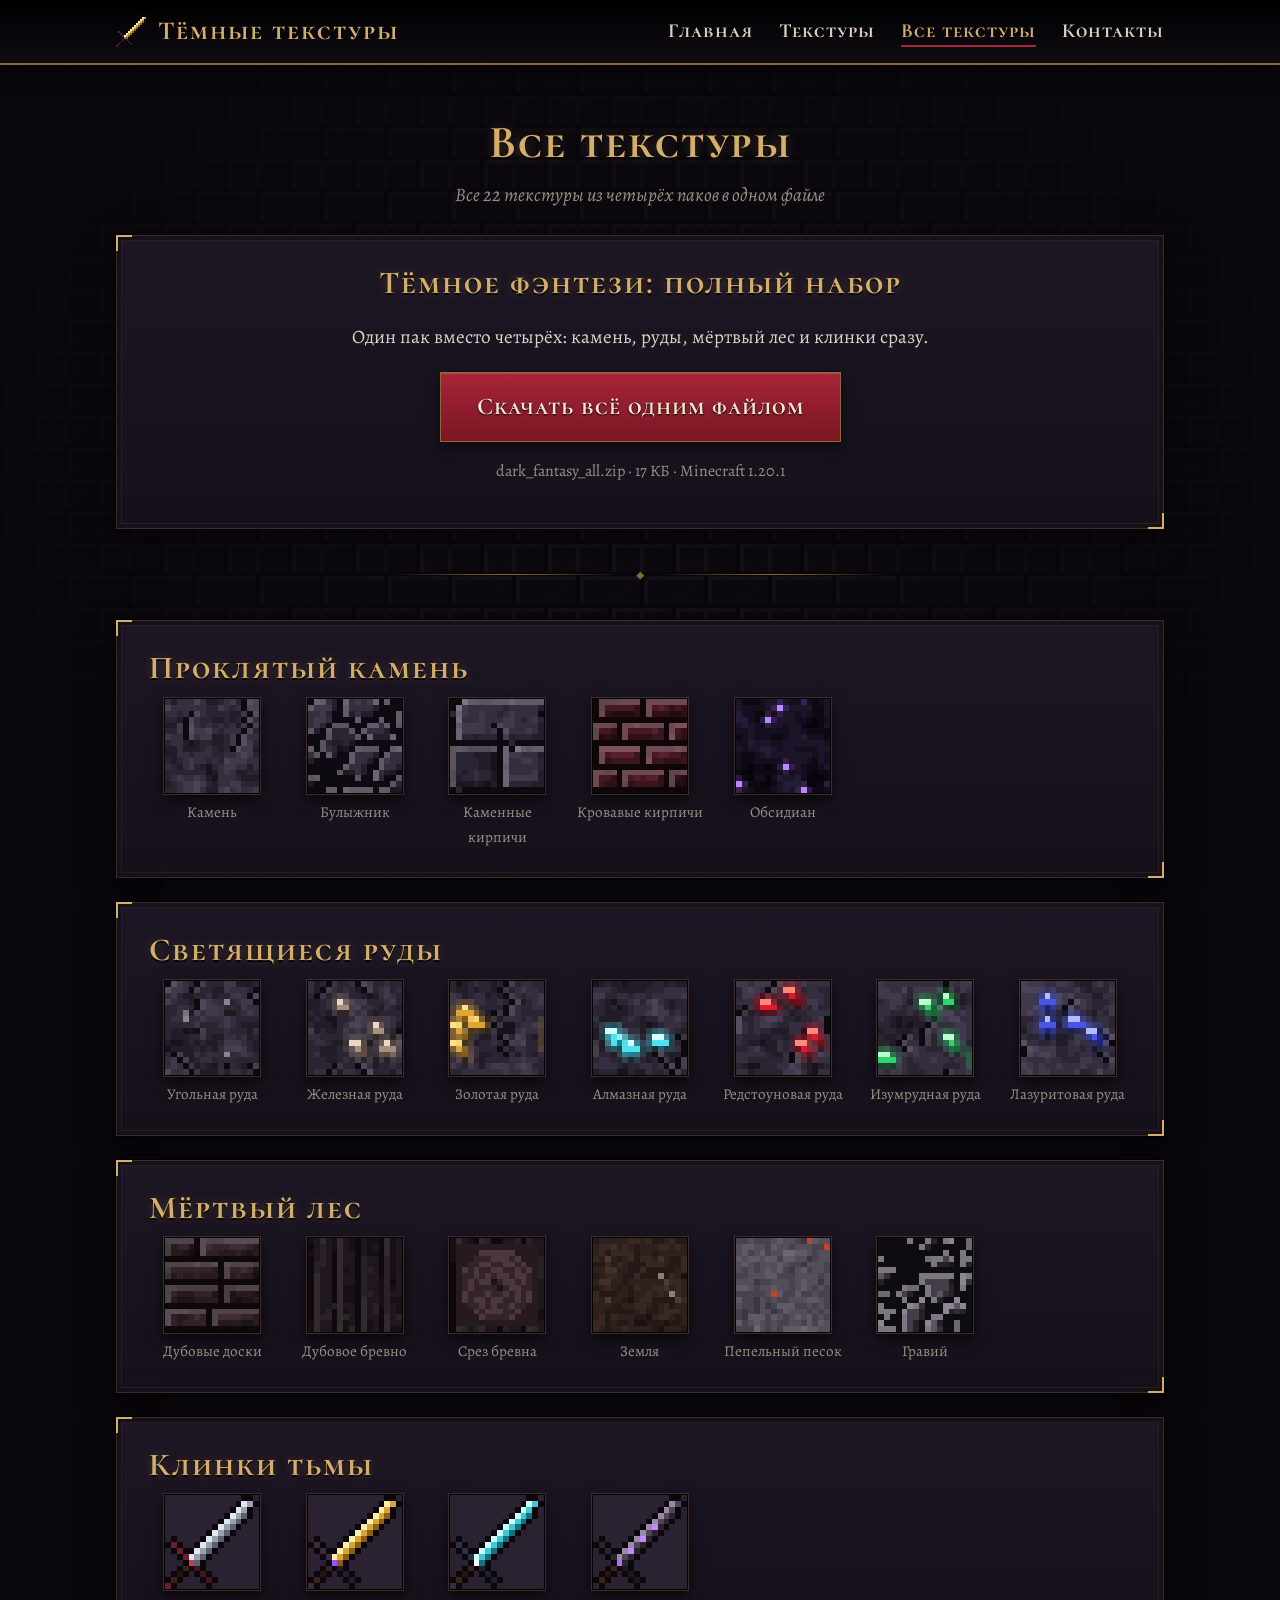
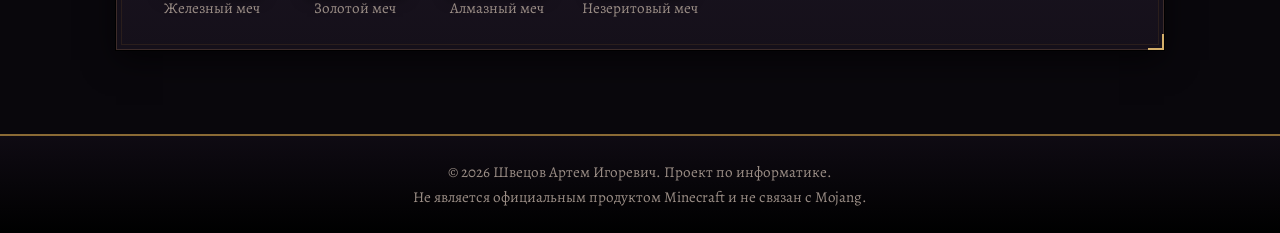
==== all.html @ d236cd9f "Новые текстуры с объёмом, страница «Все текстуры», оформление в стиле средневековья Co-Authored-By: " ====
<!DOCTYPE html>
<html lang="ru">
<head>
    <meta charset="UTF-8">
    <meta name="viewport" content="width=device-width, initial-scale=1.0">
    <title>Тёмные текстуры — все текстуры</title>
    <link rel="icon" href="images/icon.png">
    <link href="https://fonts.googleapis.com/css2?family=Alegreya:ital@0;1&family=Cormorant+SC:wght@700&display=swap" rel="stylesheet">
    <link rel="stylesheet" href="style.css">
</head>
<body>

<header>
    <div class="header-inner">
        <a class="logo" href="index.html"><img src="images/icon.png" alt="">Тёмные текстуры</a>
        <nav>
            <a href="index.html">Главная</a>
            <a href="textures.html">Текстуры</a>
            <a href="all.html" class="active">Все текстуры</a>
            <a href="contacts.html">Контакты</a>
        </nav>
    </div>
</header>

<main>
    <div class="page-title">
        <h1>Все текстуры</h1>
        <p>Все 22 текстуры из четырёх паков в одном файле</p>
    </div>

    <div class="box all-download">
        <h2>Тёмное фэнтези: полный набор</h2>
        <p>Один пак вместо четырёх: камень, руды, мёртвый лес и клинки сразу.</p>
        <a class="button big" href="packs/dark_fantasy_all.zip" download>Скачать всё одним файлом</a>
        <p class="size">dark_fantasy_all.zip · 17 КБ · Minecraft 1.20.1</p>
    </div>

    <div class="divider">◆</div>

    <div class="box">
        <h2>Проклятый камень</h2>
        <div class="tex-grid">
            <div class="tex"><img src="images/tex/stone.png" alt="Камень">Камень</div>
            <div class="tex"><img src="images/tex/cobblestone.png" alt="Булыжник">Булыжник</div>
            <div class="tex"><img src="images/tex/stone_bricks.png" alt="Каменные кирпичи">Каменные кирпичи</div>
            <div class="tex"><img src="images/tex/bricks.png" alt="Кровавые кирпичи">Кровавые кирпичи</div>
            <div class="tex"><img src="images/tex/obsidian.png" alt="Обсидиан">Обсидиан</div>
        </div>
    </div>

    <div class="box">
        <h2>Светящиеся руды</h2>
        <div class="tex-grid">
            <div class="tex"><img src="images/tex/coal_ore.png" alt="Угольная руда">Угольная руда</div>
            <div class="tex"><img src="images/tex/iron_ore.png" alt="Железная руда">Железная руда</div>
            <div class="tex"><img src="images/tex/gold_ore.png" alt="Золотая руда">Золотая руда</div>
            <div class="tex"><img src="images/tex/diamond_ore.png" alt="Алмазная руда">Алмазная руда</div>
            <div class="tex"><img src="images/tex/redstone_ore.png" alt="Редстоуновая руда">Редстоуновая руда</div>
            <div class="tex"><img src="images/tex/emerald_ore.png" alt="Изумрудная руда">Изумрудная руда</div>
            <div class="tex"><img src="images/tex/lapis_ore.png" alt="Лазуритовая руда">Лазуритовая руда</div>
        </div>
    </div>

    <div class="box">
        <h2>Мёртвый лес</h2>
        <div class="tex-grid">
            <div class="tex"><img src="images/tex/oak_planks.png" alt="Дубовые доски">Дубовые доски</div>
            <div class="tex"><img src="images/tex/oak_log.png" alt="Дубовое бревно">Дубовое бревно</div>
            <div class="tex"><img src="images/tex/oak_log_top.png" alt="Срез бревна">Срез бревна</div>
            <div class="tex"><img src="images/tex/dirt.png" alt="Земля">Земля</div>
            <div class="tex"><img src="images/tex/sand.png" alt="Пепельный песок">Пепельный песок</div>
            <div class="tex"><img src="images/tex/gravel.png" alt="Гравий">Гравий</div>
        </div>
    </div>

    <div class="box">
        <h2>Клинки тьмы</h2>
        <div class="tex-grid">
            <div class="tex"><img class="item" src="images/tex/iron_sword.png" alt="Железный меч">Железный меч</div>
            <div class="tex"><img class="item" src="images/tex/golden_sword.png" alt="Золотой меч">Золотой меч</div>
            <div class="tex"><img class="item" src="images/tex/diamond_sword.png" alt="Алмазный меч">Алмазный меч</div>
            <div class="tex"><img class="item" src="images/tex/netherite_sword.png" alt="Незеритовый меч">Незеритовый меч</div>
        </div>
    </div>
</main>

<footer>
    © 2026 Швецов Артем Игоревич. Проект по информатике.<br>
    Не является официальным продуктом Minecraft и не связан с Mojang.
</footer>

</body>
</html>
---- style.css ----
/* Общий файл стилей для всех страниц сайта.
   Стиль: Dark Fantasy / средневековье.
   Тёмный камень, золото, кровавый бордовый и огонь свечей. */

/* Цвета вынесены в переменные, чтобы их было легко поменять в одном месте */
:root {
    --bg: #09070c;           /* фон страницы */
    --panel: #15101a;        /* фон карточек и блоков */
    --panel-light: #1d1624;
    --border: #3d2c2a;       /* рамки (тёмная бронза) */
    --text: #ddd2c2;         /* основной текст (цвет старой бумаги) */
    --muted: #9b8e86;        /* второстепенный текст */
    --gold: #d4ae6a;         /* золото для заголовков */
    --gold-dark: #8a6a35;
    --blood: #7a1622;        /* бордовый для кнопок */
    --blood-light: #a8243a;
    --fire: #ff8a3c;         /* огонь */
}

* {
    box-sizing: border-box;
}

body {
    margin: 0;
    color: var(--text);
    font-family: "Alegreya", Georgia, serif;
    font-size: 19px;
    line-height: 1.65;
    background-color: var(--bg);
    /* Фон в два слоя: сверху затемнение по краям (виньетка),
       снизу каменная кладка из картинки, которую нарисовала наша программа */
    background-image:
        radial-gradient(ellipse at center, rgba(9, 7, 12, 0.55) 0%, rgba(9, 7, 12, 0.97) 75%),
        url("images/bg.png");
    background-size: auto, 128px;
    background-attachment: fixed;
    image-rendering: pixelated;
}

h1, h2, h3 {
    font-family: "Cormorant SC", Georgia, serif;
    font-weight: 700;
    color: var(--gold);
    letter-spacing: 2px;
    line-height: 1.2;
    /* лёгкое свечение, как от свечи */
    text-shadow: 0 0 12px rgba(212, 174, 106, 0.25), 0 2px 0 #000;
}

h1 {
    font-size: 46px;
    margin: 0 0 10px;
}

h2 {
    font-size: 32px;
    margin: 0 0 10px;
}

a {
    color: var(--gold);
}

a:hover {
    color: var(--fire);
}

/* ---------- шапка и меню ---------- */

header {
    background: linear-gradient(#000, #0f0b13);
    border-bottom: 2px solid var(--gold-dark);
    box-shadow: 0 4px 20px rgba(0, 0, 0, 0.8);
    position: sticky;
    top: 0;
    z-index: 10;
}

.header-inner {
    max-width: 1080px;
    margin: 0 auto;
    padding: 10px 16px;
    display: flex;
    flex-wrap: wrap;
    justify-content: space-between;
    align-items: center;
    gap: 10px;
}

.logo {
    display: flex;
    align-items: center;
    gap: 10px;
    font-family: "Cormorant SC", Georgia, serif;
    font-weight: 700;
    font-size: 26px;
    color: var(--gold);
    text-decoration: none;
    letter-spacing: 2px;
}

.logo img {
    width: 32px;
    height: 32px;
    image-rendering: pixelated;
}

nav a {
    font-family: "Cormorant SC", Georgia, serif;
    font-weight: 700;
    font-size: 20px;
    letter-spacing: 1px;
    color: var(--text);
    text-decoration: none;
    margin-left: 22px;
    padding-bottom: 2px;
    white-space: nowrap;  /* чтобы «Все текстуры» не разрывалось на две строки */
}

nav a:hover,
nav a.active {
    color: var(--gold);
    border-bottom: 2px solid var(--blood-light);
}

/* ---------- главный баннер ---------- */

.hero {
    position: relative;     /* чтобы угольки и текст располагались внутри баннера */
    overflow: hidden;
    height: 460px;
    background-image: url("images/banner.png");
    background-size: cover;
    background-position: center bottom;
    image-rendering: pixelated;
    border-bottom: 2px solid var(--gold-dark);
    display: flex;
    align-items: center;
    justify-content: center;
    text-align: center;
}

/* тёмное пятно за текстом, чтобы его было легко читать поверх картинки */
.hero::before {
    content: "";
    position: absolute;
    inset: 0;
    background: radial-gradient(ellipse at center, rgba(5, 3, 8, 0.75) 0%, rgba(5, 3, 8, 0.3) 45%, transparent 70%);
    z-index: 1;
}

/* затемнение снизу, чтобы баннер плавно переходил в страницу */
.hero::after {
    content: "";
    position: absolute;
    left: 0;
    right: 0;
    bottom: 0;
    height: 140px;
    background: linear-gradient(transparent, var(--bg));
}

.hero-text {
    position: relative;
    z-index: 2;
    padding: 0 16px;
    margin-top: -60px;
}

.hero h1 {
    font-size: 58px;
    line-height: 1.1;
}

.hero .subtitle {
    font-size: 21px;
    font-style: italic;
    color: var(--text);
    text-shadow: 0 2px 4px #000;
}

.author {
    display: inline-block;
    margin: 6px 0 22px;
    padding: 6px 18px;
    border-top: 1px solid var(--gold-dark);
    border-bottom: 1px solid var(--gold-dark);
    background-color: rgba(0, 0, 0, 0.45);
    color: var(--muted);
    font-style: italic;
}

.author b {
    color: var(--gold);
    font-style: normal;
}

/* Угольки, которые поднимаются вверх. Каждый - маленький квадратик span.
   У каждого своя позиция и задержка анимации (nth-child). */
.ember {
    position: absolute;
    bottom: -10px;
    width: 4px;
    height: 4px;
    background-color: var(--fire);
    box-shadow: 0 0 6px 2px rgba(255, 120, 40, 0.7);
    animation: rise 7s linear infinite;
    z-index: 1;
}

.ember:nth-child(1) { left: 8%;  animation-delay: 0s; }
.ember:nth-child(2) { left: 18%; animation-delay: 2.5s; animation-duration: 9s; }
.ember:nth-child(3) { left: 29%; animation-delay: 4s; }
.ember:nth-child(4) { left: 41%; animation-delay: 1s; animation-duration: 8s; }
.ember:nth-child(5) { left: 55%; animation-delay: 5s; }
.ember:nth-child(6) { left: 63%; animation-delay: 3s; animation-duration: 10s; }
.ember:nth-child(7) { left: 74%; animation-delay: 6s; }
.ember:nth-child(8) { left: 86%; animation-delay: 1.5s; animation-duration: 9s; }
.ember:nth-child(9) { left: 94%; animation-delay: 3.5s; }

@keyframes rise {
    0%   { transform: translate(0, 0);        opacity: 0; }
    10%  { opacity: 1; }
    50%  { transform: translate(20px, -230px); }
    100% { transform: translate(-10px, -480px); opacity: 0; }
}

/* ---------- основная часть ---------- */

main {
    max-width: 1080px;
    margin: 0 auto;
    padding: 30px 16px 60px;
}

.page-title {
    text-align: center;
    padding-top: 20px;
}

.page-title p {
    color: var(--muted);
    font-style: italic;
    margin-top: 0;
}

/* Разделитель с ромбом посередине: ——— ◆ ——— */
.divider {
    display: flex;
    align-items: center;
    gap: 14px;
    color: var(--gold-dark);
    margin: 30px auto;
    max-width: 500px;
}

.divider::before,
.divider::after {
    content: "";
    flex: 1;
    height: 1px;
    background: linear-gradient(to right, transparent, var(--gold-dark), transparent);
}

/* Блок с текстом: двойная рамка, как у старой книги */
.box {
    position: relative;
    background: linear-gradient(var(--panel-light), var(--panel));
    border: 1px solid var(--border);
    outline: 1px solid #000;
    box-shadow: inset 0 0 0 4px var(--panel), inset 0 0 0 5px #2a1e1c, 0 10px 30px rgba(0, 0, 0, 0.6);
    padding: 28px 32px;
    margin: 24px 0;
}

/* золотые уголки у блока */
.box::before,
.box::after {
    content: "";
    position: absolute;
    width: 14px;
    height: 14px;
    border-color: var(--gold);
    border-style: solid;
}

.box::before {
    top: -1px;
    left: -1px;
    border-width: 2px 0 0 2px;
}

.box::after {
    bottom: -1px;
    right: -1px;
    border-width: 0 2px 2px 0;
}

.box ol li {
    margin-bottom: 8px;
}

/* Буквица - большая первая буква абзаца, как в старинных книгах */
.drop-cap::first-letter {
    float: left;
    font-family: "Cormorant SC", Georgia, serif;
    font-size: 64px;
    line-height: 0.85;
    padding: 6px 8px 0 0;
    color: var(--blood-light);
    text-shadow: 0 0 10px rgba(168, 36, 58, 0.5);
}

.two-columns {
    display: grid;
    grid-template-columns: 1fr 1fr;
    gap: 24px;
}

.button {
    display: inline-block;
    font-family: "Cormorant SC", Georgia, serif;
    font-weight: 700;
    font-size: 20px;
    letter-spacing: 1px;
    color: #f4e6d0;
    text-decoration: none;
    padding: 10px 26px;
    background: linear-gradient(var(--blood-light), var(--blood));
    border: 1px solid var(--gold-dark);
    box-shadow: inset 0 1px 0 rgba(255, 255, 255, 0.15), 0 4px 12px rgba(0, 0, 0, 0.6);
    text-shadow: 0 1px 2px #000;
    transition: box-shadow 0.2s, transform 0.2s;
}

.button:hover {
    color: #fff;
    transform: translateY(-2px);
    box-shadow: inset 0 1px 0 rgba(255, 255, 255, 0.15), 0 0 18px rgba(255, 110, 50, 0.45);
}

.button.big {
    font-size: 24px;
    padding: 14px 36px;
}

/* ---------- каталог текстур ---------- */

.search {
    width: 100%;
    padding: 12px 16px;
    font-family: inherit;  /* поля ввода сами не берут шрифт страницы */
    font-size: 19px;
    background-color: #0d0a10;
    color: var(--text);
    border: 1px solid var(--border);
    outline: none;
}

.search:focus {
    border-color: var(--gold-dark);
    box-shadow: 0 0 10px rgba(212, 174, 106, 0.2);
}

.cards {
    display: grid;
    grid-template-columns: repeat(auto-fill, minmax(300px, 1fr));
    gap: 24px;
    margin-top: 24px;
}

.card {
    position: relative;
    background: linear-gradient(var(--panel-light), var(--panel));
    border: 1px solid var(--border);
    box-shadow: inset 0 0 0 4px var(--panel), inset 0 0 0 5px #2a1e1c, 0 10px 25px rgba(0, 0, 0, 0.6);
    padding: 24px;
    transition: transform 0.2s, box-shadow 0.2s;
}

.card:hover {
    transform: translateY(-4px);
    border-color: var(--gold-dark);
    box-shadow: inset 0 0 0 4px var(--panel), inset 0 0 0 5px #2a1e1c, 0 0 25px rgba(168, 36, 58, 0.35);
}

.card h3 {
    margin: 0 0 4px;
    font-size: 28px;
}

.card .preview {
    width: 100%;
    /* pixelated - чтобы маленькие текстуры не размывались при увеличении */
    image-rendering: pixelated;
    background-color: #241c2a;
    border: 1px solid #000;
    padding: 12px;
    margin: 10px 0;
}

.tags {
    color: var(--muted);
    font-size: 16px;
    font-style: italic;
    margin: 0;
}

.not-found {
    display: none;
    color: var(--muted);
    text-align: center;
    font-style: italic;
}

/* ---------- страница "Все текстуры" ---------- */

.all-download {
    text-align: center;
}

.all-download .size {
    color: var(--muted);
    font-size: 16px;
}

.tex-grid {
    display: grid;
    grid-template-columns: repeat(auto-fill, minmax(120px, 1fr));
    gap: 16px;
}

.tex {
    text-align: center;
    font-size: 15px;
    color: var(--muted);
}

.tex img {
    width: 96px;
    height: 96px;
    image-rendering: pixelated;
    display: block;
    margin: 0 auto 6px;
    border: 1px solid #000;
    box-shadow: 0 0 0 1px var(--border), 0 6px 14px rgba(0, 0, 0, 0.7);
    transition: transform 0.2s;
}

.tex img.item {
    background-color: #2a2230;  /* у мечей прозрачный фон, делаем подложку посветлее */
}

.tex:hover img {
    transform: scale(1.08);
}

.tex:hover {
    color: var(--gold);
}

/* ---------- контакты ---------- */

.contacts {
    max-width: 640px;
    margin: 0 auto;
    text-align: center;
}

.contacts dl {
    margin: 0;
}

.contacts dt {
    font-family: "Cormorant SC", Georgia, serif;
    font-weight: 700;
    color: var(--gold);
    font-size: 22px;
    margin-top: 18px;
}

.contacts dd {
    margin: 0;
    font-size: 21px;
}

/* ---------- подвал ---------- */

footer {
    background: linear-gradient(#0f0b13, #000);
    border-top: 2px solid var(--gold-dark);
    text-align: center;
    color: var(--muted);
    font-size: 15px;
    padding: 24px 16px;
}

/* ---------- для телефонов ---------- */

@media (max-width: 700px) {
    body {
        font-size: 17px;
    }

    .hero {
        height: 360px;
    }

    .hero h1 {
        font-size: 38px;
    }

    h1 {
        font-size: 36px;
    }

    nav a {
        margin-left: 0;
        margin-right: 16px;
    }

    .box {
        padding: 22px 20px;
    }

    .two-columns {
        grid-template-columns: 1fr;
    }
}
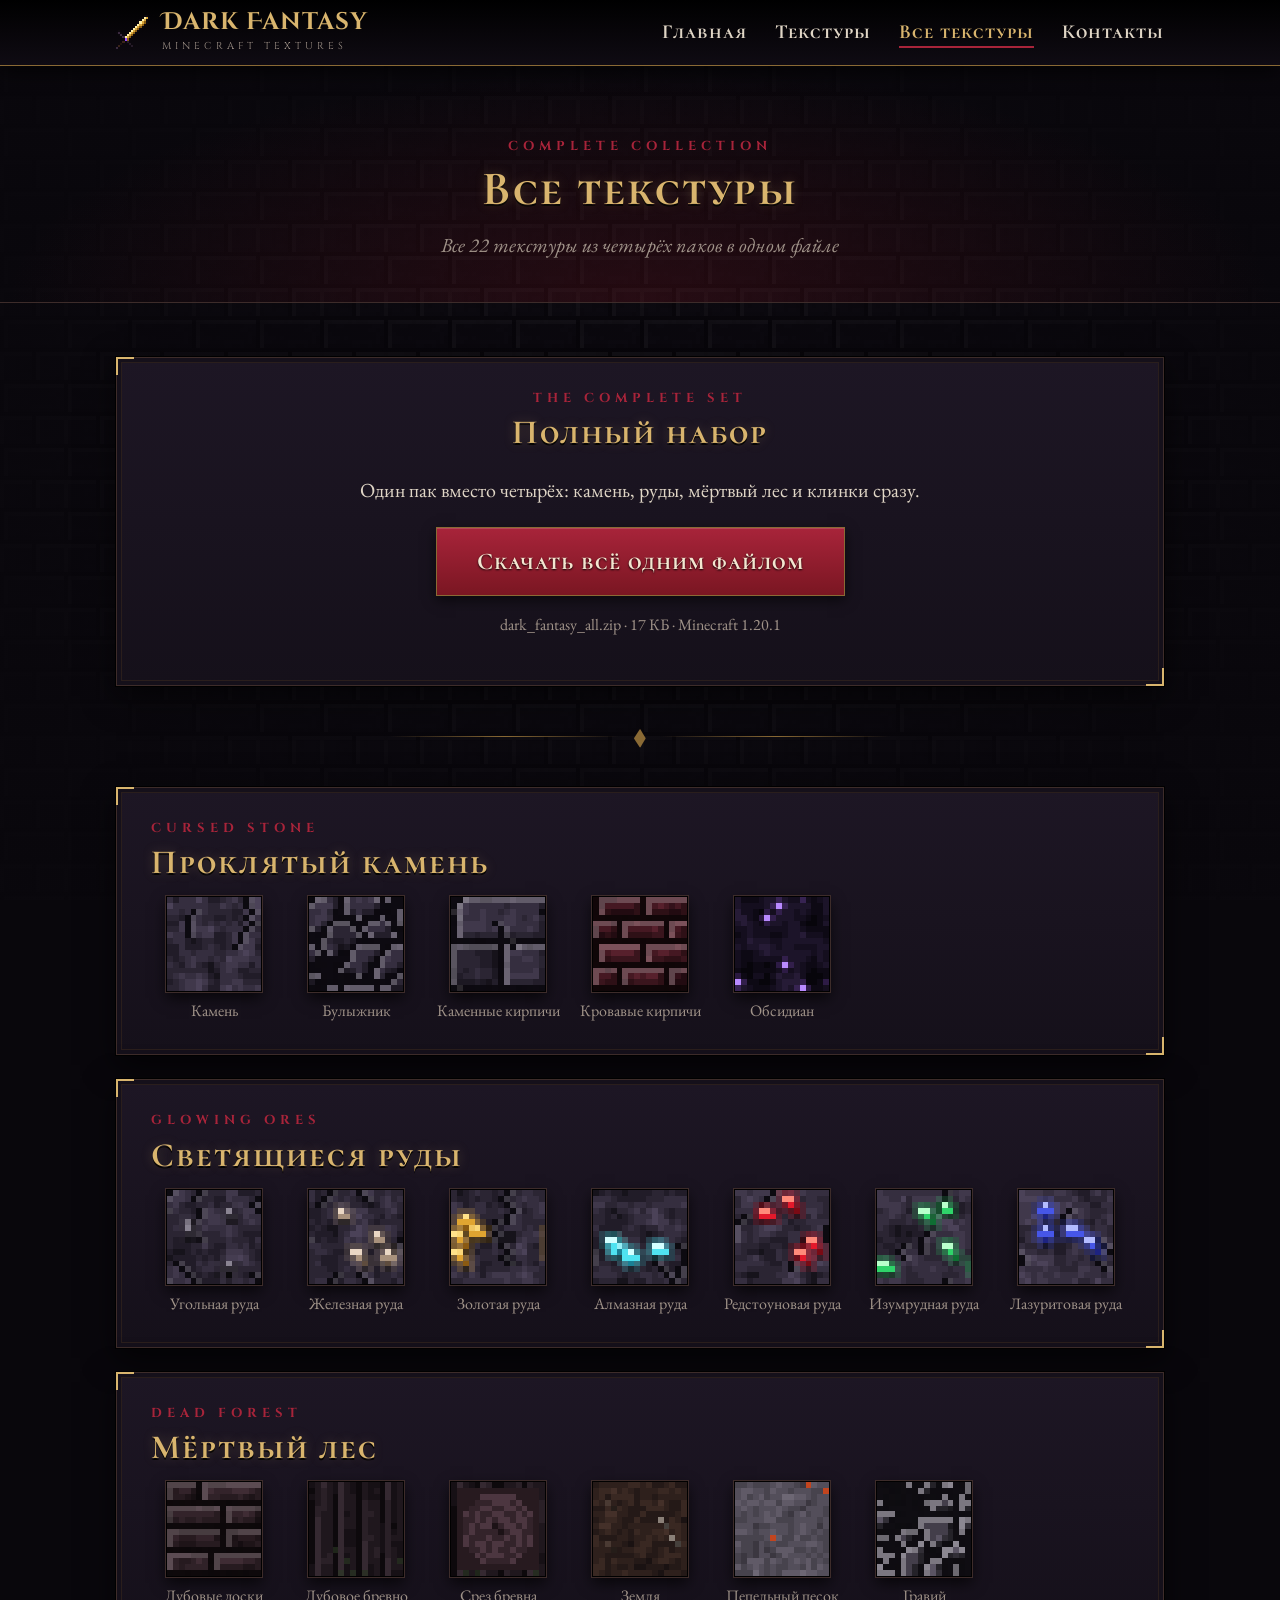
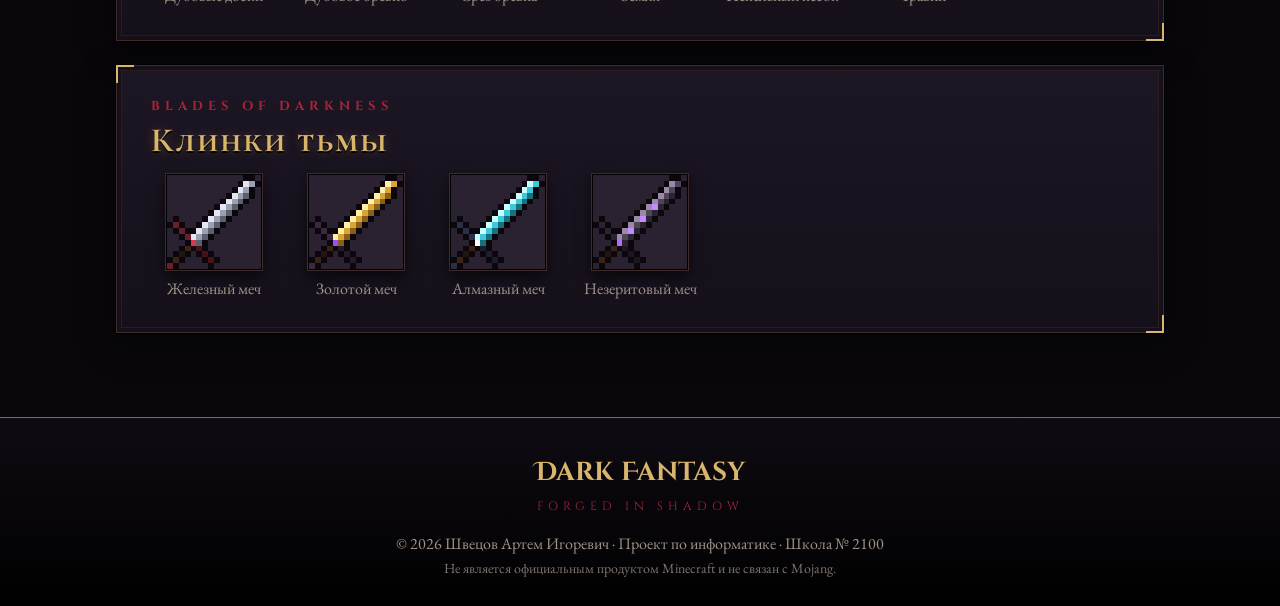
==== commit e2beef4a: "Английские надписи, новые шрифты, угольки на всех страницах и анимации появления Co-Authored-By: Cla" ====
--- a/all.html
+++ b/all.html
@@ -3,16 +3,22 @@
 <head>
     <meta charset="UTF-8">
     <meta name="viewport" content="width=device-width, initial-scale=1.0">
-    <title>Тёмные текстуры — все текстуры</title>
+    <title>Dark Fantasy — все текстуры</title>
     <link rel="icon" href="images/icon.png">
-    <link href="https://fonts.googleapis.com/css2?family=Alegreya:ital@0;1&family=Cormorant+SC:wght@700&display=swap" rel="stylesheet">
-    <link rel="stylesheet" href="style.css">
+    <link href="https://fonts.googleapis.com/css2?family=Cinzel+Decorative:wght@700&family=Cinzel:wght@700&family=Cormorant+SC:wght@700&family=EB+Garamond:ital@0;1&display=swap" rel="stylesheet">
+    <link rel="stylesheet" href="style.css?v=3">
 </head>
 <body>
 
 <header>
     <div class="header-inner">
-        <a class="logo" href="index.html"><img src="images/icon.png" alt="">Тёмные текстуры</a>
+        <a class="logo" href="index.html">
+            <img src="images/icon.png" alt="">
+            <span>
+                <span class="logo-name">Dark Fantasy</span>
+                <span class="logo-sub">Minecraft textures</span>
+            </span>
+        </a>
         <nav>
             <a href="index.html">Главная</a>
             <a href="textures.html">Текстуры</a>
@@ -22,14 +28,17 @@
     </div>
 </header>
 
+<div class="page-title">
+    <div class="embers"><span></span><span></span><span></span><span></span><span></span><span></span><span></span><span></span><span></span></div>
+    <span class="kicker">Complete Collection</span>
+    <h1>Все текстуры</h1>
+    <p>Все 22 текстуры из четырёх паков в одном файле</p>
+</div>
+
 <main>
-    <div class="page-title">
-        <h1>Все текстуры</h1>
-        <p>Все 22 текстуры из четырёх паков в одном файле</p>
-    </div>
-
     <div class="box all-download">
-        <h2>Тёмное фэнтези: полный набор</h2>
+        <span class="kicker">The Complete Set</span>
+        <h2>Полный набор</h2>
         <p>Один пак вместо четырёх: камень, руды, мёртвый лес и клинки сразу.</p>
         <a class="button big" href="packs/dark_fantasy_all.zip" download>Скачать всё одним файлом</a>
         <p class="size">dark_fantasy_all.zip · 17 КБ · Minecraft 1.20.1</p>
@@ -38,6 +47,7 @@
     <div class="divider">◆</div>
 
     <div class="box">
+        <span class="kicker">Cursed Stone</span>
         <h2>Проклятый камень</h2>
         <div class="tex-grid">
             <div class="tex"><img src="images/tex/stone.png" alt="Камень">Камень</div>
@@ -49,6 +59,7 @@
     </div>
 
     <div class="box">
+        <span class="kicker">Glowing Ores</span>
         <h2>Светящиеся руды</h2>
         <div class="tex-grid">
             <div class="tex"><img src="images/tex/coal_ore.png" alt="Угольная руда">Угольная руда</div>
@@ -62,6 +73,7 @@
     </div>
 
     <div class="box">
+        <span class="kicker">Dead Forest</span>
         <h2>Мёртвый лес</h2>
         <div class="tex-grid">
             <div class="tex"><img src="images/tex/oak_planks.png" alt="Дубовые доски">Дубовые доски</div>
@@ -74,6 +86,7 @@
     </div>
 
     <div class="box">
+        <span class="kicker">Blades of Darkness</span>
         <h2>Клинки тьмы</h2>
         <div class="tex-grid">
             <div class="tex"><img class="item" src="images/tex/iron_sword.png" alt="Железный меч">Железный меч</div>
@@ -85,8 +98,11 @@
 </main>
 
 <footer>
-    © 2026 Швецов Артем Игоревич. Проект по информатике.<br>
-    Не является официальным продуктом Minecraft и не связан с Mojang.
+    <div class="embers"><span></span><span></span><span></span><span></span><span></span><span></span><span></span><span></span><span></span></div>
+    <p class="footer-logo">Dark Fantasy</p>
+    <p class="footer-motto">Forged in shadow</p>
+    © 2026 Швецов Артем Игоревич · Проект по информатике · Школа № 2100
+    <small>Не является официальным продуктом Minecraft и не связан с Mojang.</small>
 </footer>
 
 </body>
--- a/style.css
+++ b/style.css
@@ -1,6 +1,12 @@
 /* Общий файл стилей для всех страниц сайта.
    Стиль: Dark Fantasy / средневековье.
-   Тёмный камень, золото, кровавый бордовый и огонь свечей. */
+   Тёмный камень, золото, кровавый бордовый и огонь свечей.
+
+   Шрифты (все с Google Fonts):
+   - Cinzel Decorative - для английского логотипа и большого заголовка
+   - Cinzel            - для маленьких английских подписей над заголовками
+   - Cormorant SC      - для русских заголовков (похож на Cinzel, но знает кириллицу)
+   - EB Garamond       - для обычного текста, как в старых книгах */
 
 /* Цвета вынесены в переменные, чтобы их было легко поменять в одном месте */
 :root {
@@ -8,13 +14,19 @@
     --panel: #15101a;        /* фон карточек и блоков */
     --panel-light: #1d1624;
     --border: #3d2c2a;       /* рамки (тёмная бронза) */
-    --text: #ddd2c2;         /* основной текст (цвет старой бумаги) */
-    --muted: #9b8e86;        /* второстепенный текст */
-    --gold: #d4ae6a;         /* золото для заголовков */
+    --text: #e0d6c6;         /* основной текст (цвет старой бумаги) */
+    --muted: #a09389;        /* второстепенный текст */
+    --gold: #d9b56e;         /* золото для заголовков */
+    --gold-light: #f3dca0;
     --gold-dark: #8a6a35;
     --blood: #7a1622;        /* бордовый для кнопок */
     --blood-light: #a8243a;
     --fire: #ff8a3c;         /* огонь */
+
+    --font-deco: "Cinzel Decorative", "Cinzel", Georgia, serif;
+    --font-latin: "Cinzel", Georgia, serif;
+    --font-title: "Cormorant SC", Georgia, serif;
+    --font-text: "EB Garamond", Georgia, serif;
 }
 
 * {
@@ -24,8 +36,8 @@
 body {
     margin: 0;
     color: var(--text);
-    font-family: "Alegreya", Georgia, serif;
-    font-size: 19px;
+    font-family: var(--font-text);
+    font-size: 20px;
     line-height: 1.65;
     background-color: var(--bg);
     /* Фон в два слоя: сверху затемнение по краям (виньетка),
@@ -39,38 +51,51 @@
 }
 
 h1, h2, h3 {
-    font-family: "Cormorant SC", Georgia, serif;
+    font-family: var(--font-title);
     font-weight: 700;
     color: var(--gold);
     letter-spacing: 2px;
     line-height: 1.2;
     /* лёгкое свечение, как от свечи */
-    text-shadow: 0 0 12px rgba(212, 174, 106, 0.25), 0 2px 0 #000;
+    text-shadow: 0 0 12px rgba(217, 181, 110, 0.25), 0 2px 0 #000;
 }
 
 h1 {
-    font-size: 46px;
+    font-size: 48px;
     margin: 0 0 10px;
 }
 
 h2 {
-    font-size: 32px;
-    margin: 0 0 10px;
+    font-size: 34px;
+    margin: 0 0 12px;
 }
 
 a {
     color: var(--gold);
+    transition: color 0.2s;
 }
 
 a:hover {
     color: var(--fire);
 }
 
+/* Маленькая английская надпись над заголовком, например "ABOUT THE PROJECT" */
+.kicker {
+    display: block;
+    font-family: var(--font-latin);
+    font-size: 13px;
+    font-weight: 700;
+    letter-spacing: 5px;
+    text-transform: uppercase;
+    color: var(--blood-light);
+    margin-bottom: 4px;
+}
+
 /* ---------- шапка и меню ---------- */
 
 header {
     background: linear-gradient(#000, #0f0b13);
-    border-bottom: 2px solid var(--gold-dark);
+    border-bottom: 1px solid var(--gold-dark);
     box-shadow: 0 4px 20px rgba(0, 0, 0, 0.8);
     position: sticky;
     top: 0;
@@ -91,37 +116,77 @@
 .logo {
     display: flex;
     align-items: center;
-    gap: 10px;
-    font-family: "Cormorant SC", Georgia, serif;
-    font-weight: 700;
-    font-size: 26px;
+    gap: 12px;
+    text-decoration: none;
+}
+
+.logo img {
+    width: 34px;
+    height: 34px;
+    image-rendering: pixelated;
+    transition: transform 0.4s;
+}
+
+/* при наведении меч слегка поворачивается и светится */
+.logo:hover img {
+    transform: rotate(-20deg) scale(1.1);
+    filter: drop-shadow(0 0 6px var(--fire));
+}
+
+.logo-name {
+    display: block;
+    font-family: var(--font-deco);
+    font-weight: 700;
+    font-size: 24px;
+    line-height: 1;
     color: var(--gold);
-    text-decoration: none;
-    letter-spacing: 2px;
-}
-
-.logo img {
-    width: 32px;
-    height: 32px;
-    image-rendering: pixelated;
+    letter-spacing: 1px;
+}
+
+.logo-sub {
+    display: block;
+    font-family: var(--font-latin);
+    font-size: 10px;
+    letter-spacing: 4px;
+    color: var(--muted);
+    text-transform: uppercase;
+    margin-top: 4px;
 }
 
 nav a {
-    font-family: "Cormorant SC", Georgia, serif;
+    position: relative;
+    font-family: var(--font-title);
     font-weight: 700;
     font-size: 20px;
     letter-spacing: 1px;
     color: var(--text);
     text-decoration: none;
-    margin-left: 22px;
-    padding-bottom: 2px;
+    margin-left: 24px;
+    padding-bottom: 4px;
     white-space: nowrap;  /* чтобы «Все текстуры» не разрывалось на две строки */
+}
+
+/* линия под пунктом меню вырастает из середины при наведении */
+nav a::after {
+    content: "";
+    position: absolute;
+    left: 50%;
+    right: 50%;
+    bottom: 0;
+    height: 2px;
+    background-color: var(--blood-light);
+    transition: left 0.25s, right 0.25s;
 }
 
 nav a:hover,
 nav a.active {
     color: var(--gold);
-    border-bottom: 2px solid var(--blood-light);
+}
+
+nav a:hover::after,
+nav a.active::after {
+    left: 0;
+    right: 0;
 }
 
 /* ---------- главный баннер ---------- */
@@ -129,12 +194,12 @@
 .hero {
     position: relative;     /* чтобы угольки и текст располагались внутри баннера */
     overflow: hidden;
-    height: 460px;
+    height: 520px;
     background-image: url("images/banner.png");
     background-size: cover;
     background-position: center bottom;
     image-rendering: pixelated;
-    border-bottom: 2px solid var(--gold-dark);
+    border-bottom: 1px solid var(--gold-dark);
     display: flex;
     align-items: center;
     justify-content: center;
@@ -146,7 +211,7 @@
     content: "";
     position: absolute;
     inset: 0;
-    background: radial-gradient(ellipse at center, rgba(5, 3, 8, 0.75) 0%, rgba(5, 3, 8, 0.3) 45%, transparent 70%);
+    background: radial-gradient(ellipse at center, rgba(5, 3, 8, 0.8) 0%, rgba(5, 3, 8, 0.35) 45%, transparent 70%);
     z-index: 1;
 }
 
@@ -165,28 +230,67 @@
     position: relative;
     z-index: 2;
     padding: 0 16px;
-    margin-top: -60px;
-}
-
+    margin-top: -40px;
+    animation: appear 1.2s ease-out both;
+}
+
+.hero .motto {
+    font-family: var(--font-latin);
+    font-size: 15px;
+    letter-spacing: 8px;
+    text-transform: uppercase;
+    color: var(--blood-light);
+    margin: 0;
+    text-shadow: 0 0 10px rgba(168, 36, 58, 0.6);
+}
+
+/* Большой заголовок "Dark Fantasy" с золотым переливом.
+   Текст закрашивается градиентом (background-clip: text),
+   а градиент медленно едет слева направо - получается блик. */
 .hero h1 {
-    font-size: 58px;
-    line-height: 1.1;
+    font-family: var(--font-deco);
+    font-size: 84px;
+    line-height: 1.05;
+    margin: 6px 0 4px;
+    letter-spacing: 3px;
+    background: linear-gradient(110deg, var(--gold-dark) 20%, var(--gold-light) 40%, var(--gold) 50%, var(--gold-dark) 70%);
+    background-size: 250% 100%;
+    -webkit-background-clip: text;
+    background-clip: text;
+    color: transparent;
+    text-shadow: none;
+    filter: drop-shadow(0 3px 0 #000) drop-shadow(0 0 18px rgba(217, 181, 110, 0.3));
+    animation: shine 6s linear infinite;
+}
+
+@keyframes shine {
+    from { background-position: 100% 0; }
+    to   { background-position: -150% 0; }
 }
 
 .hero .subtitle {
-    font-size: 21px;
+    font-family: var(--font-title);
+    font-size: 30px;
+    font-weight: 700;
+    letter-spacing: 2px;
+    color: var(--text);
+    margin: 0 0 6px;
+    text-shadow: 0 2px 4px #000;
+}
+
+.hero .version {
     font-style: italic;
-    color: var(--text);
-    text-shadow: 0 2px 4px #000;
+    color: var(--muted);
+    margin: 0;
 }
 
 .author {
     display: inline-block;
-    margin: 6px 0 22px;
-    padding: 6px 18px;
+    margin: 18px 0 26px;
+    padding: 6px 22px;
     border-top: 1px solid var(--gold-dark);
     border-bottom: 1px solid var(--gold-dark);
-    background-color: rgba(0, 0, 0, 0.45);
+    background-color: rgba(0, 0, 0, 0.5);
     color: var(--muted);
     font-style: italic;
 }
@@ -196,9 +300,25 @@
     font-style: normal;
 }
 
-/* Угольки, которые поднимаются вверх. Каждый - маленький квадратик span.
-   У каждого своя позиция и задержка анимации (nth-child). */
-.ember {
+/* Плавное появление снизу: используется для баннера, блоков и карточек */
+@keyframes appear {
+    from { opacity: 0; transform: translateY(24px); }
+    to   { opacity: 1; transform: translateY(0); }
+}
+
+/* ---------- угольки ----------
+   Блок .embers кладётся внутрь любого элемента с position: relative.
+   Внутри 9 квадратиков span, у каждого своё место и задержка (nth-child). */
+
+.embers {
+    position: absolute;
+    inset: 0;
+    overflow: hidden;
+    pointer-events: none;   /* чтобы угольки не мешали нажимать на ссылки */
+    z-index: 1;
+}
+
+.embers span {
     position: absolute;
     bottom: -10px;
     width: 4px;
@@ -206,18 +326,18 @@
     background-color: var(--fire);
     box-shadow: 0 0 6px 2px rgba(255, 120, 40, 0.7);
     animation: rise 7s linear infinite;
-    z-index: 1;
-}
-
-.ember:nth-child(1) { left: 8%;  animation-delay: 0s; }
-.ember:nth-child(2) { left: 18%; animation-delay: 2.5s; animation-duration: 9s; }
-.ember:nth-child(3) { left: 29%; animation-delay: 4s; }
-.ember:nth-child(4) { left: 41%; animation-delay: 1s; animation-duration: 8s; }
-.ember:nth-child(5) { left: 55%; animation-delay: 5s; }
-.ember:nth-child(6) { left: 63%; animation-delay: 3s; animation-duration: 10s; }
-.ember:nth-child(7) { left: 74%; animation-delay: 6s; }
-.ember:nth-child(8) { left: 86%; animation-delay: 1.5s; animation-duration: 9s; }
-.ember:nth-child(9) { left: 94%; animation-delay: 3.5s; }
+    opacity: 0;
+}
+
+.embers span:nth-child(1) { left: 8%;  animation-delay: 0s; }
+.embers span:nth-child(2) { left: 18%; animation-delay: 2.5s; animation-duration: 9s; }
+.embers span:nth-child(3) { left: 29%; animation-delay: 4s; width: 3px; height: 3px; }
+.embers span:nth-child(4) { left: 41%; animation-delay: 1s; animation-duration: 8s; }
+.embers span:nth-child(5) { left: 55%; animation-delay: 5s; width: 3px; height: 3px; }
+.embers span:nth-child(6) { left: 63%; animation-delay: 3s; animation-duration: 10s; }
+.embers span:nth-child(7) { left: 74%; animation-delay: 6s; }
+.embers span:nth-child(8) { left: 86%; animation-delay: 1.5s; animation-duration: 9s; width: 3px; height: 3px; }
+.embers span:nth-child(9) { left: 94%; animation-delay: 3.5s; }
 
 @keyframes rise {
     0%   { transform: translate(0, 0);        opacity: 0; }
@@ -234,15 +354,26 @@
     padding: 30px 16px 60px;
 }
 
+/* Заголовок внутренних страниц: с угольками, как на главной */
 .page-title {
+    position: relative;
+    overflow: hidden;
     text-align: center;
-    padding-top: 20px;
+    padding: 70px 16px 40px;
+    border-bottom: 1px solid var(--border);
+    background: radial-gradient(ellipse at bottom, rgba(122, 22, 34, 0.25), transparent 70%);
+}
+
+.page-title > *:not(.embers) {
+    position: relative;
+    z-index: 2;
+    animation: appear 0.9s ease-out both;
 }
 
 .page-title p {
     color: var(--muted);
     font-style: italic;
-    margin-top: 0;
+    margin: 0;
 }
 
 /* Разделитель с ромбом посередине: ——— ◆ ——— */
@@ -251,7 +382,7 @@
     align-items: center;
     gap: 14px;
     color: var(--gold-dark);
-    margin: 30px auto;
+    margin: 34px auto;
     max-width: 500px;
 }
 
@@ -261,6 +392,27 @@
     flex: 1;
     height: 1px;
     background: linear-gradient(to right, transparent, var(--gold-dark), transparent);
+}
+
+/* Цитата-эпиграф на главной */
+.epigraph {
+    max-width: 680px;
+    margin: 10px auto;
+    text-align: center;
+    font-style: italic;
+    font-size: 24px;
+    color: var(--text);
+}
+
+.epigraph cite {
+    display: block;
+    margin-top: 8px;
+    font-family: var(--font-latin);
+    font-style: normal;
+    font-size: 13px;
+    letter-spacing: 4px;
+    text-transform: uppercase;
+    color: var(--gold-dark);
 }
 
 /* Блок с текстом: двойная рамка, как у старой книги */
@@ -270,8 +422,9 @@
     border: 1px solid var(--border);
     outline: 1px solid #000;
     box-shadow: inset 0 0 0 4px var(--panel), inset 0 0 0 5px #2a1e1c, 0 10px 30px rgba(0, 0, 0, 0.6);
-    padding: 28px 32px;
+    padding: 30px 34px;
     margin: 24px 0;
+    animation: appear 0.9s ease-out both;
 }
 
 /* золотые уголки у блока */
@@ -279,8 +432,8 @@
 .box::after {
     content: "";
     position: absolute;
-    width: 14px;
-    height: 14px;
+    width: 16px;
+    height: 16px;
     border-color: var(--gold);
     border-style: solid;
 }
@@ -297,17 +450,18 @@
     border-width: 0 2px 2px 0;
 }
 
-.box ol li {
+.box ol li,
+.box ul li {
     margin-bottom: 8px;
 }
 
 /* Буквица - большая первая буква абзаца, как в старинных книгах */
 .drop-cap::first-letter {
     float: left;
-    font-family: "Cormorant SC", Georgia, serif;
-    font-size: 64px;
+    font-family: var(--font-title);
+    font-size: 70px;
     line-height: 0.85;
-    padding: 6px 8px 0 0;
+    padding: 6px 10px 0 0;
     color: var(--blood-light);
     text-shadow: 0 0 10px rgba(168, 36, 58, 0.5);
 }
@@ -318,15 +472,20 @@
     gap: 24px;
 }
 
+/* второй блок появляется чуть позже первого */
+.two-columns .box:nth-child(2) {
+    animation-delay: 0.15s;
+}
+
 .button {
     display: inline-block;
-    font-family: "Cormorant SC", Georgia, serif;
+    font-family: var(--font-title);
     font-weight: 700;
     font-size: 20px;
     letter-spacing: 1px;
     color: #f4e6d0;
     text-decoration: none;
-    padding: 10px 26px;
+    padding: 10px 28px;
     background: linear-gradient(var(--blood-light), var(--blood));
     border: 1px solid var(--gold-dark);
     box-shadow: inset 0 1px 0 rgba(255, 255, 255, 0.15), 0 4px 12px rgba(0, 0, 0, 0.6);
@@ -342,7 +501,14 @@
 
 .button.big {
     font-size: 24px;
-    padding: 14px 36px;
+    padding: 14px 40px;
+    /* большая кнопка медленно "дышит" огнём */
+    animation: glow 3s ease-in-out infinite;
+}
+
+@keyframes glow {
+    0%, 100% { box-shadow: inset 0 1px 0 rgba(255, 255, 255, 0.15), 0 0 8px rgba(255, 110, 50, 0.2); }
+    50%      { box-shadow: inset 0 1px 0 rgba(255, 255, 255, 0.15), 0 0 24px rgba(255, 110, 50, 0.55); }
 }
 
 /* ---------- каталог текстур ---------- */
@@ -351,7 +517,7 @@
     width: 100%;
     padding: 12px 16px;
     font-family: inherit;  /* поля ввода сами не берут шрифт страницы */
-    font-size: 19px;
+    font-size: 20px;
     background-color: #0d0a10;
     color: var(--text);
     border: 1px solid var(--border);
@@ -360,34 +526,46 @@
 
 .search:focus {
     border-color: var(--gold-dark);
-    box-shadow: 0 0 10px rgba(212, 174, 106, 0.2);
+    box-shadow: 0 0 10px rgba(217, 181, 110, 0.2);
 }
 
 .cards {
     display: grid;
-    grid-template-columns: repeat(auto-fill, minmax(300px, 1fr));
+    grid-template-columns: 1fr 1fr;   /* 4 карточки = 2 ряда по 2 */
     gap: 24px;
     margin-top: 24px;
 }
 
 .card {
     position: relative;
+    display: flex;               /* чтобы кнопка "Скачать" была внизу у всех карточек */
+    flex-direction: column;
     background: linear-gradient(var(--panel-light), var(--panel));
     border: 1px solid var(--border);
     box-shadow: inset 0 0 0 4px var(--panel), inset 0 0 0 5px #2a1e1c, 0 10px 25px rgba(0, 0, 0, 0.6);
-    padding: 24px;
-    transition: transform 0.2s, box-shadow 0.2s;
-}
+    padding: 26px;
+    transition: transform 0.25s, box-shadow 0.25s;
+    animation: appear 0.8s ease-out both;
+}
+
+/* карточки появляются по очереди */
+.card:nth-child(2) { animation-delay: 0.1s; }
+.card:nth-child(3) { animation-delay: 0.2s; }
+.card:nth-child(4) { animation-delay: 0.3s; }
 
 .card:hover {
-    transform: translateY(-4px);
+    transform: translateY(-5px);
     border-color: var(--gold-dark);
-    box-shadow: inset 0 0 0 4px var(--panel), inset 0 0 0 5px #2a1e1c, 0 0 25px rgba(168, 36, 58, 0.35);
+    box-shadow: inset 0 0 0 4px var(--panel), inset 0 0 0 5px #2a1e1c, 0 0 28px rgba(168, 36, 58, 0.4);
+}
+
+.card .kicker {
+    color: var(--gold-dark);
 }
 
 .card h3 {
-    margin: 0 0 4px;
-    font-size: 28px;
+    margin: 0 0 6px;
+    font-size: 30px;
 }
 
 .card .preview {
@@ -397,12 +575,17 @@
     background-color: #241c2a;
     border: 1px solid #000;
     padding: 12px;
-    margin: 10px 0;
+    margin: 12px 0;
+}
+
+.card .button {
+    margin-top: auto;            /* прижимает кнопку к низу карточки */
+    align-self: flex-start;
 }
 
 .tags {
     color: var(--muted);
-    font-size: 16px;
+    font-size: 17px;
     font-style: italic;
     margin: 0;
 }
@@ -433,7 +616,7 @@
 
 .tex {
     text-align: center;
-    font-size: 15px;
+    font-size: 16px;
     color: var(--muted);
 }
 
@@ -445,7 +628,7 @@
     margin: 0 auto 6px;
     border: 1px solid #000;
     box-shadow: 0 0 0 1px var(--border), 0 6px 14px rgba(0, 0, 0, 0.7);
-    transition: transform 0.2s;
+    transition: transform 0.2s, box-shadow 0.2s;
 }
 
 .tex img.item {
@@ -453,7 +636,8 @@
 }
 
 .tex:hover img {
-    transform: scale(1.08);
+    transform: scale(1.1) rotate(-2deg);
+    box-shadow: 0 0 0 1px var(--gold-dark), 0 0 18px rgba(255, 110, 50, 0.4);
 }
 
 .tex:hover {
@@ -473,42 +657,106 @@
 }
 
 .contacts dt {
-    font-family: "Cormorant SC", Georgia, serif;
-    font-weight: 700;
-    color: var(--gold);
-    font-size: 22px;
-    margin-top: 18px;
+    font-family: var(--font-latin);
+    font-size: 13px;
+    font-weight: 700;
+    letter-spacing: 5px;
+    text-transform: uppercase;
+    color: var(--blood-light);
+    margin-top: 22px;
+}
+
+.contacts dt:first-child {
+    margin-top: 0;
 }
 
 .contacts dd {
     margin: 0;
-    font-size: 21px;
+    font-family: var(--font-title);
+    font-weight: 700;
+    font-size: 26px;
+    color: var(--gold);
+}
+
+.contacts dd a {
+    text-decoration: none;
+    /* у Cormorant SC все буквы заглавные, а почту лучше писать как есть */
+    font-family: var(--font-text);
+    font-weight: 400;
 }
 
 /* ---------- подвал ---------- */
 
 footer {
+    position: relative;
+    overflow: hidden;
     background: linear-gradient(#0f0b13, #000);
-    border-top: 2px solid var(--gold-dark);
+    border-top: 1px solid var(--gold-dark);
     text-align: center;
     color: var(--muted);
-    font-size: 15px;
-    padding: 24px 16px;
+    font-size: 16px;
+    padding: 34px 16px 26px;
+}
+
+footer > *:not(.embers) {
+    position: relative;
+    z-index: 2;
+}
+
+.footer-logo {
+    font-family: var(--font-deco);
+    font-weight: 700;
+    font-size: 26px;
+    color: var(--gold);
+    margin: 0;
+}
+
+.footer-motto {
+    font-family: var(--font-latin);
+    font-size: 12px;
+    letter-spacing: 5px;
+    text-transform: uppercase;
+    color: var(--blood-light);
+    margin: 2px 0 14px;
+}
+
+footer small {
+    display: block;
+    font-size: 14px;
+    opacity: 0.8;
+}
+
+/* Если в настройках компьютера включено "уменьшить движение",
+   отключаем анимации - так делают на профессиональных сайтах */
+@media (prefers-reduced-motion: reduce) {
+    * {
+        animation: none !important;
+        transition: none !important;
+    }
 }
 
 /* ---------- для телефонов ---------- */
 
 @media (max-width: 700px) {
     body {
-        font-size: 17px;
+        font-size: 18px;
     }
 
     .hero {
-        height: 360px;
+        height: 440px;
     }
 
     .hero h1 {
-        font-size: 38px;
+        font-size: 48px;
+    }
+
+    .hero .subtitle {
+        font-size: 22px;
+    }
+
+    .hero .motto {
+        letter-spacing: 4px;
+        font-size: 12px;
     }
 
     h1 {
@@ -518,13 +766,15 @@
     nav a {
         margin-left: 0;
         margin-right: 16px;
+        font-size: 18px;
     }
 
     .box {
-        padding: 22px 20px;
-    }
-
-    .two-columns {
+        padding: 24px 20px;
+    }
+
+    .two-columns,
+    .cards {
         grid-template-columns: 1fr;
     }
 }
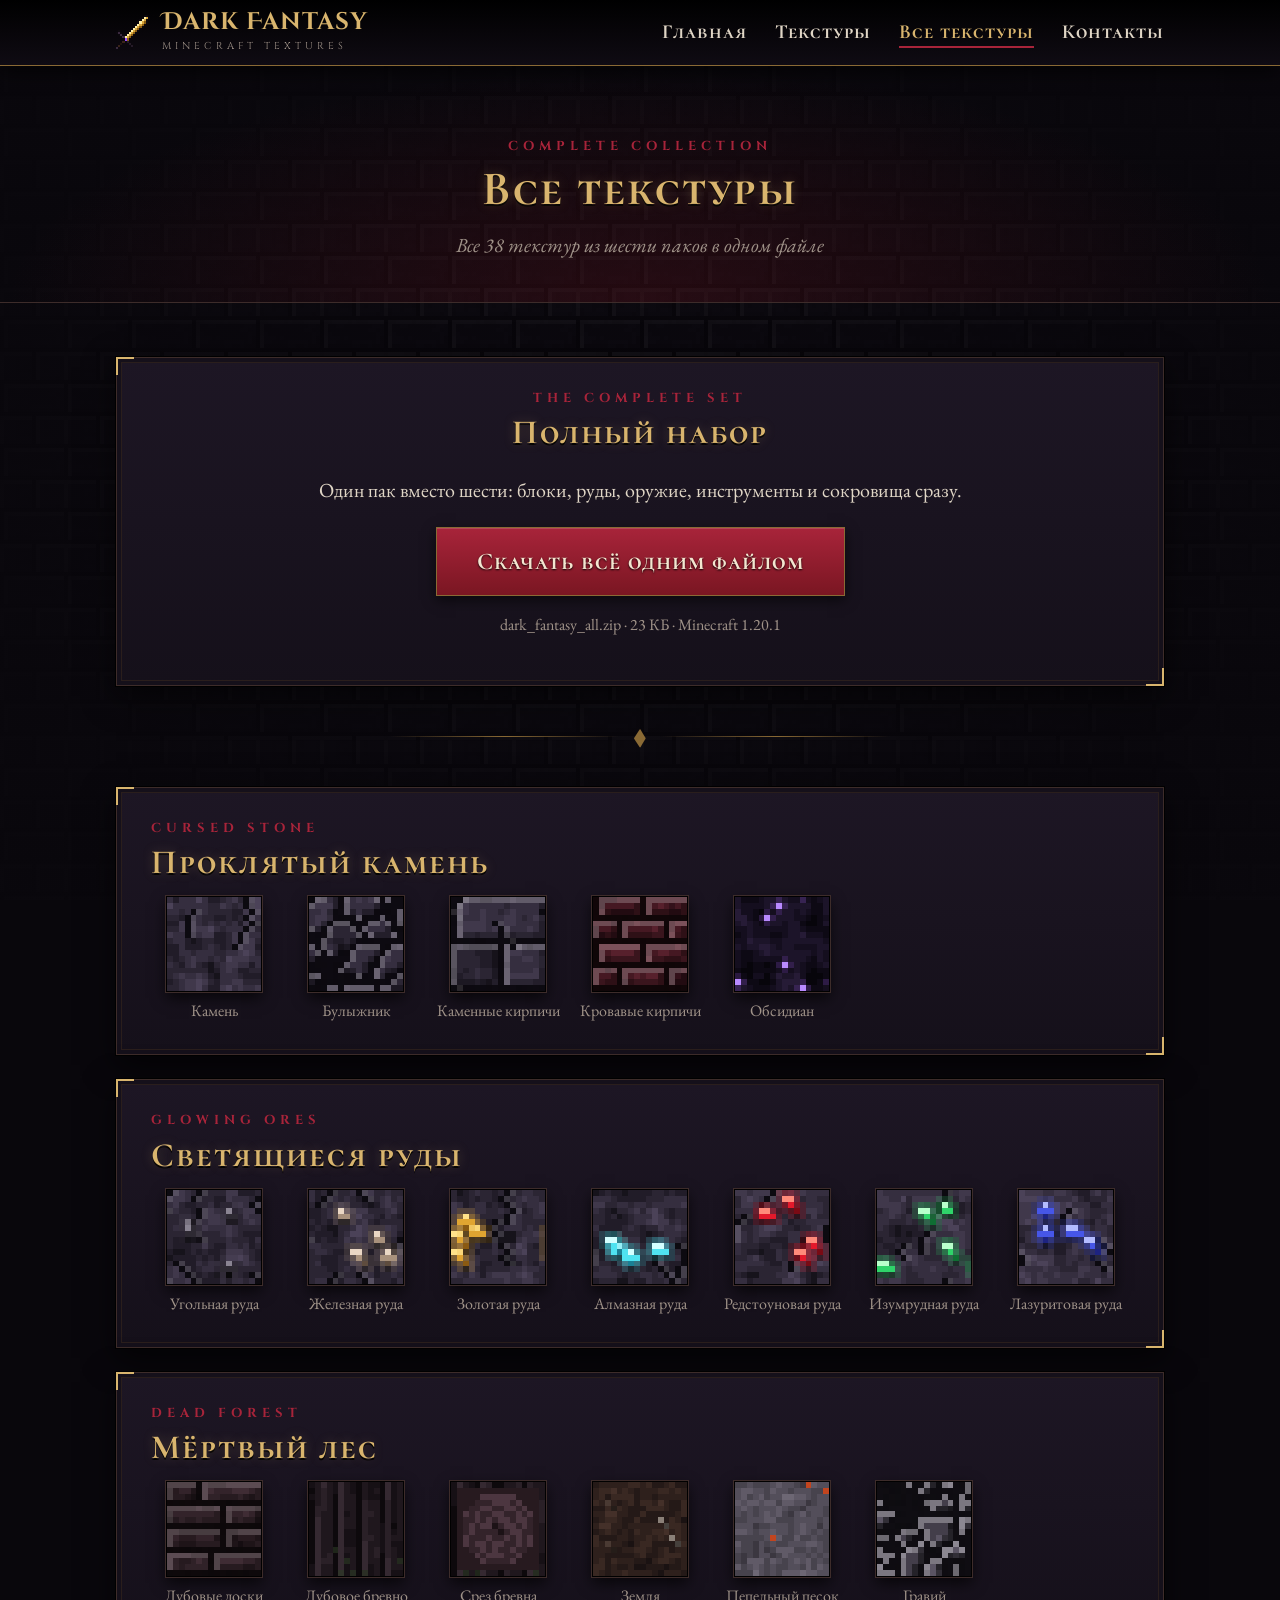
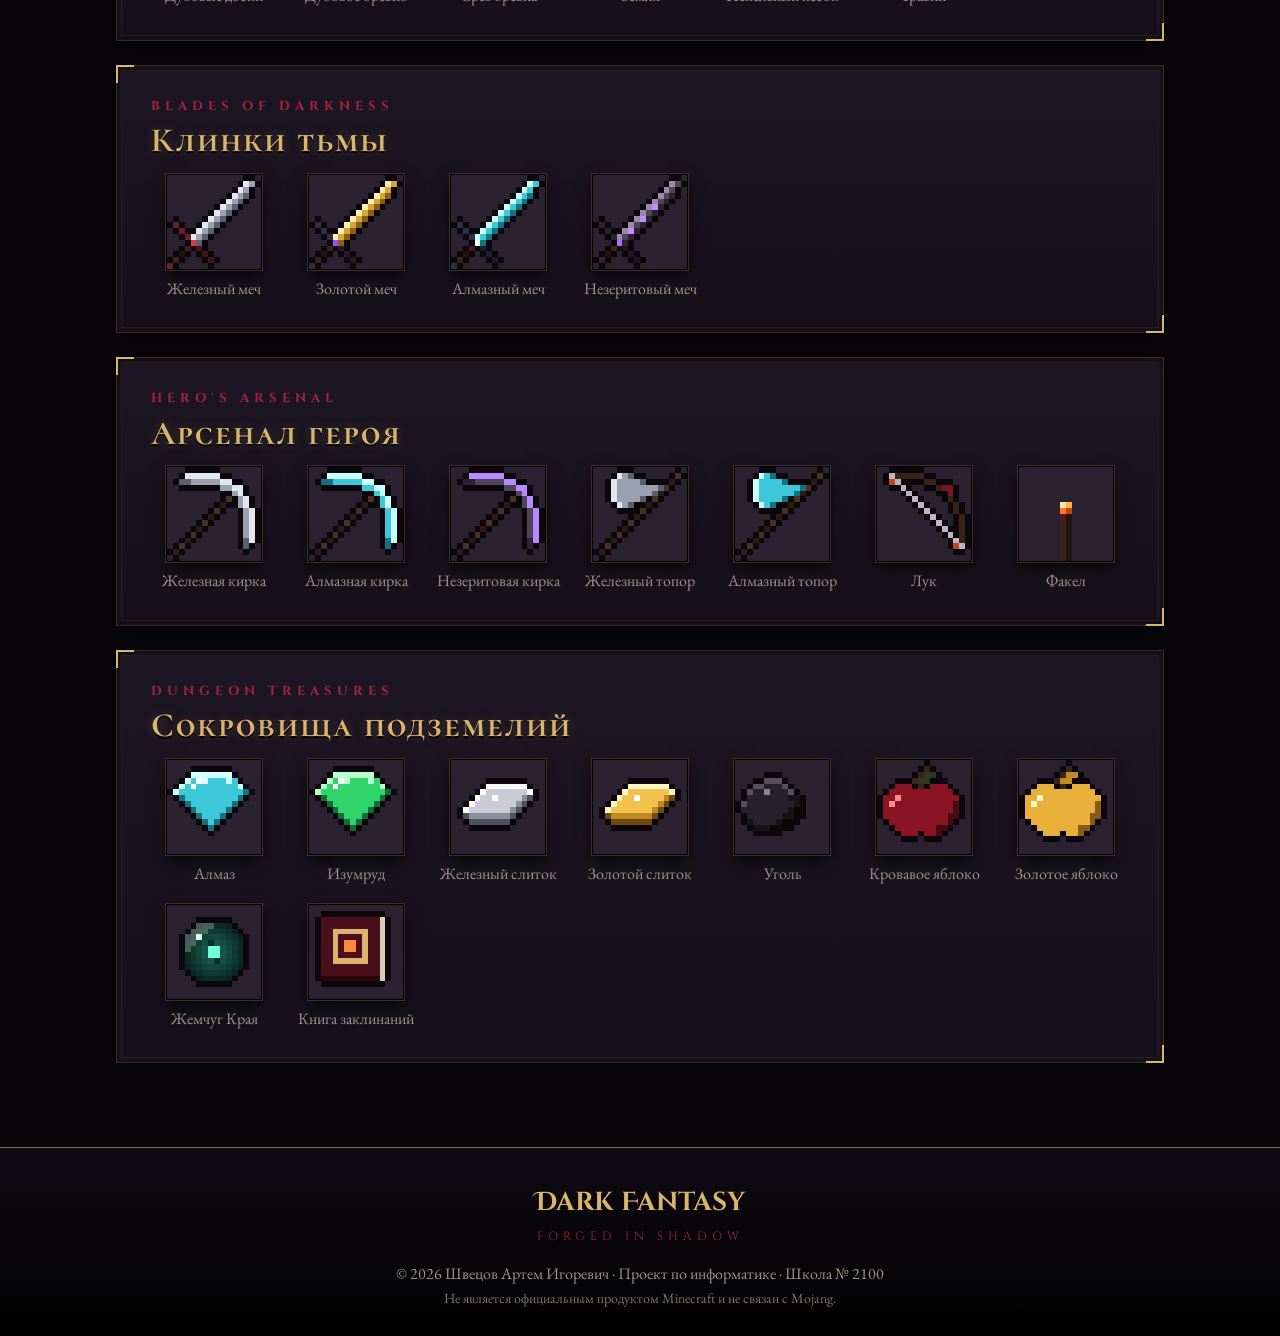
==== commit cff1f567: "Новые паки: Арсенал героя и Сокровища подземелий (16 предметов) Co-Authored-By: Claude Opus 5.5 <nor" ====
--- a/all.html
+++ b/all.html
@@ -32,16 +32,16 @@
     <div class="embers"><span></span><span></span><span></span><span></span><span></span><span></span><span></span><span></span><span></span></div>
     <span class="kicker">Complete Collection</span>
     <h1>Все текстуры</h1>
-    <p>Все 22 текстуры из четырёх паков в одном файле</p>
+    <p>Все 38 текстур из шести паков в одном файле</p>
 </div>
 
 <main>
     <div class="box all-download">
         <span class="kicker">The Complete Set</span>
         <h2>Полный набор</h2>
-        <p>Один пак вместо четырёх: камень, руды, мёртвый лес и клинки сразу.</p>
+        <p>Один пак вместо шести: блоки, руды, оружие, инструменты и сокровища сразу.</p>
         <a class="button big" href="packs/dark_fantasy_all.zip" download>Скачать всё одним файлом</a>
-        <p class="size">dark_fantasy_all.zip · 17 КБ · Minecraft 1.20.1</p>
+        <p class="size">dark_fantasy_all.zip · 23 КБ · Minecraft 1.20.1</p>
     </div>
 
     <div class="divider">◆</div>
@@ -95,6 +95,35 @@
             <div class="tex"><img class="item" src="images/tex/netherite_sword.png" alt="Незеритовый меч">Незеритовый меч</div>
         </div>
     </div>
+    <div class="box">
+        <span class="kicker">Hero's Arsenal</span>
+        <h2>Арсенал героя</h2>
+        <div class="tex-grid">
+            <div class="tex"><img class="item" src="images/tex/iron_pickaxe.png" alt="Железная кирка">Железная кирка</div>
+            <div class="tex"><img class="item" src="images/tex/diamond_pickaxe.png" alt="Алмазная кирка">Алмазная кирка</div>
+            <div class="tex"><img class="item" src="images/tex/netherite_pickaxe.png" alt="Незеритовая кирка">Незеритовая кирка</div>
+            <div class="tex"><img class="item" src="images/tex/iron_axe.png" alt="Железный топор">Железный топор</div>
+            <div class="tex"><img class="item" src="images/tex/diamond_axe.png" alt="Алмазный топор">Алмазный топор</div>
+            <div class="tex"><img class="item" src="images/tex/bow.png" alt="Лук">Лук</div>
+            <div class="tex"><img class="item" src="images/tex/torch.png" alt="Факел">Факел</div>
+        </div>
+    </div>
+
+    <div class="box">
+        <span class="kicker">Dungeon Treasures</span>
+        <h2>Сокровища подземелий</h2>
+        <div class="tex-grid">
+            <div class="tex"><img class="item" src="images/tex/diamond.png" alt="Алмаз">Алмаз</div>
+            <div class="tex"><img class="item" src="images/tex/emerald.png" alt="Изумруд">Изумруд</div>
+            <div class="tex"><img class="item" src="images/tex/iron_ingot.png" alt="Железный слиток">Железный слиток</div>
+            <div class="tex"><img class="item" src="images/tex/gold_ingot.png" alt="Золотой слиток">Золотой слиток</div>
+            <div class="tex"><img class="item" src="images/tex/coal.png" alt="Уголь">Уголь</div>
+            <div class="tex"><img class="item" src="images/tex/apple.png" alt="Кровавое яблоко">Кровавое яблоко</div>
+            <div class="tex"><img class="item" src="images/tex/golden_apple.png" alt="Золотое яблоко">Золотое яблоко</div>
+            <div class="tex"><img class="item" src="images/tex/ender_pearl.png" alt="Жемчуг Края">Жемчуг Края</div>
+            <div class="tex"><img class="item" src="images/tex/book.png" alt="Книга заклинаний">Книга заклинаний</div>
+        </div>
+    </div>
 </main>
 
 <footer>
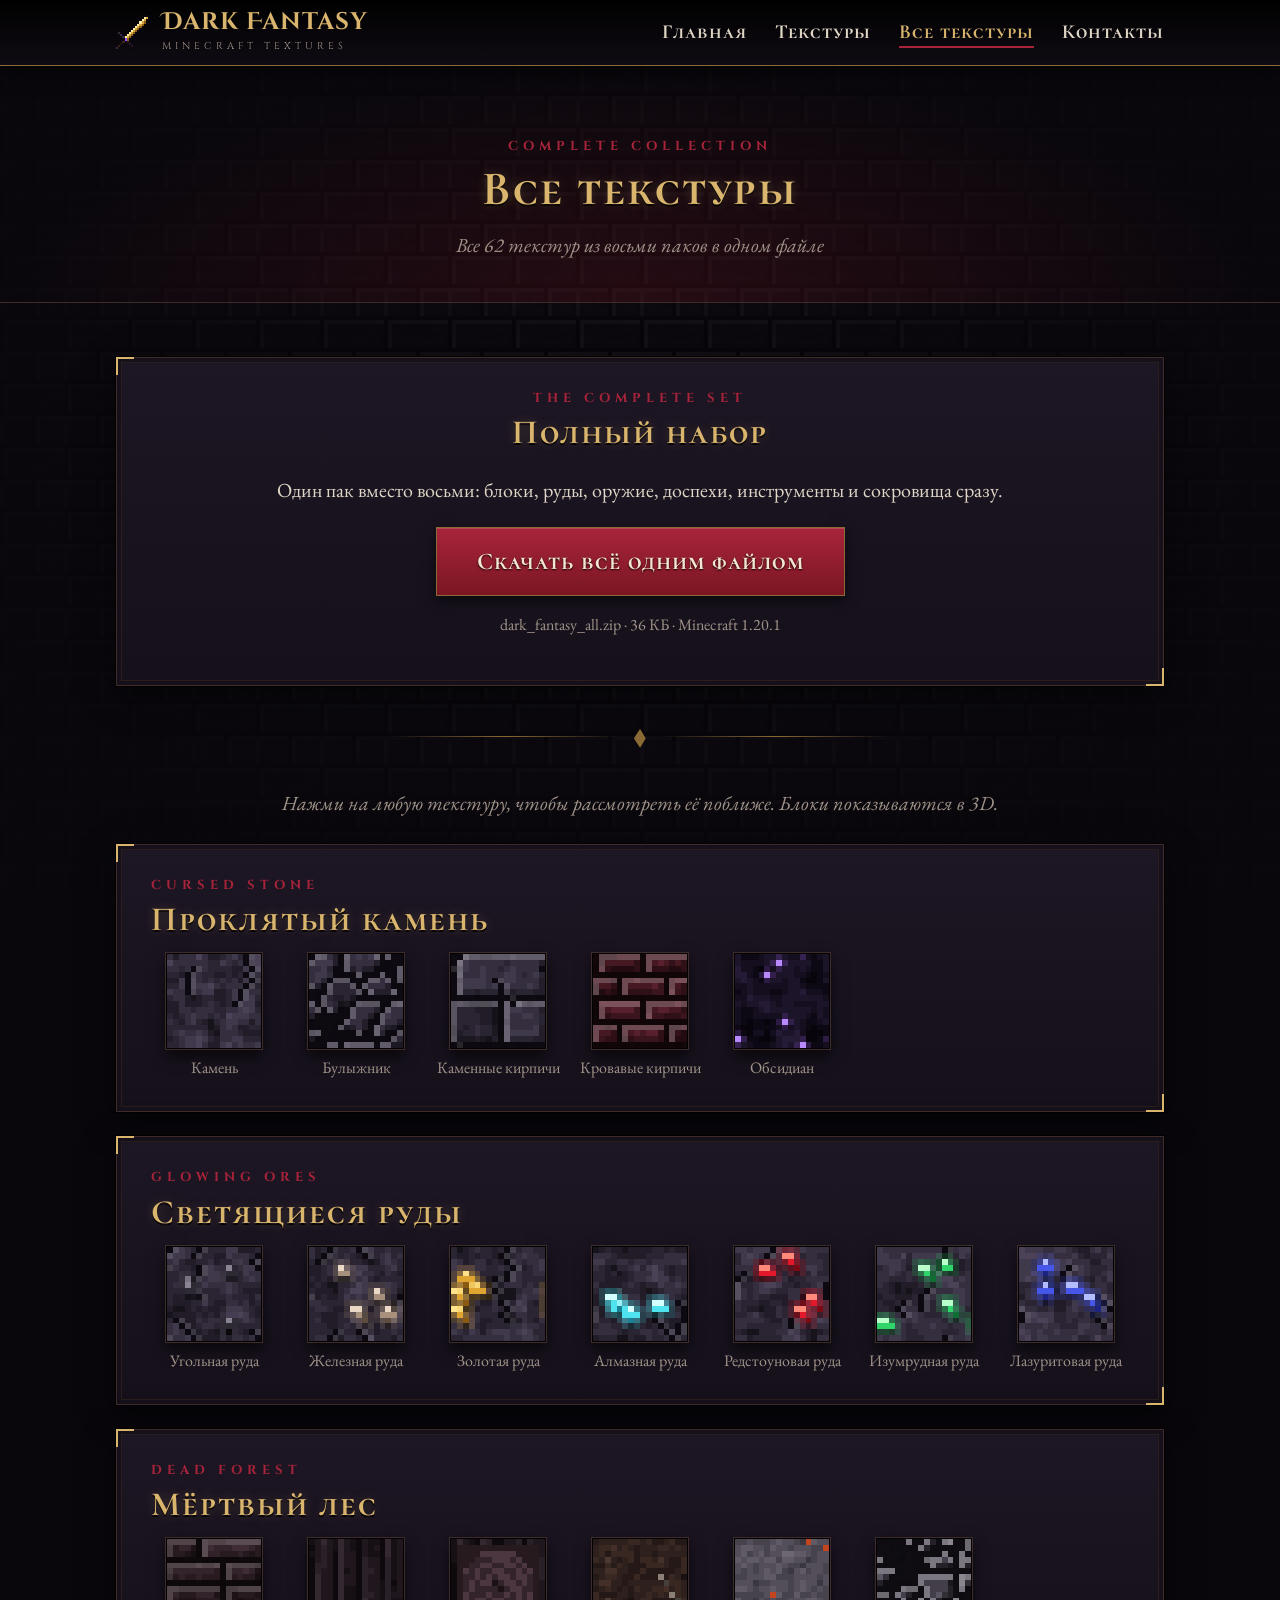
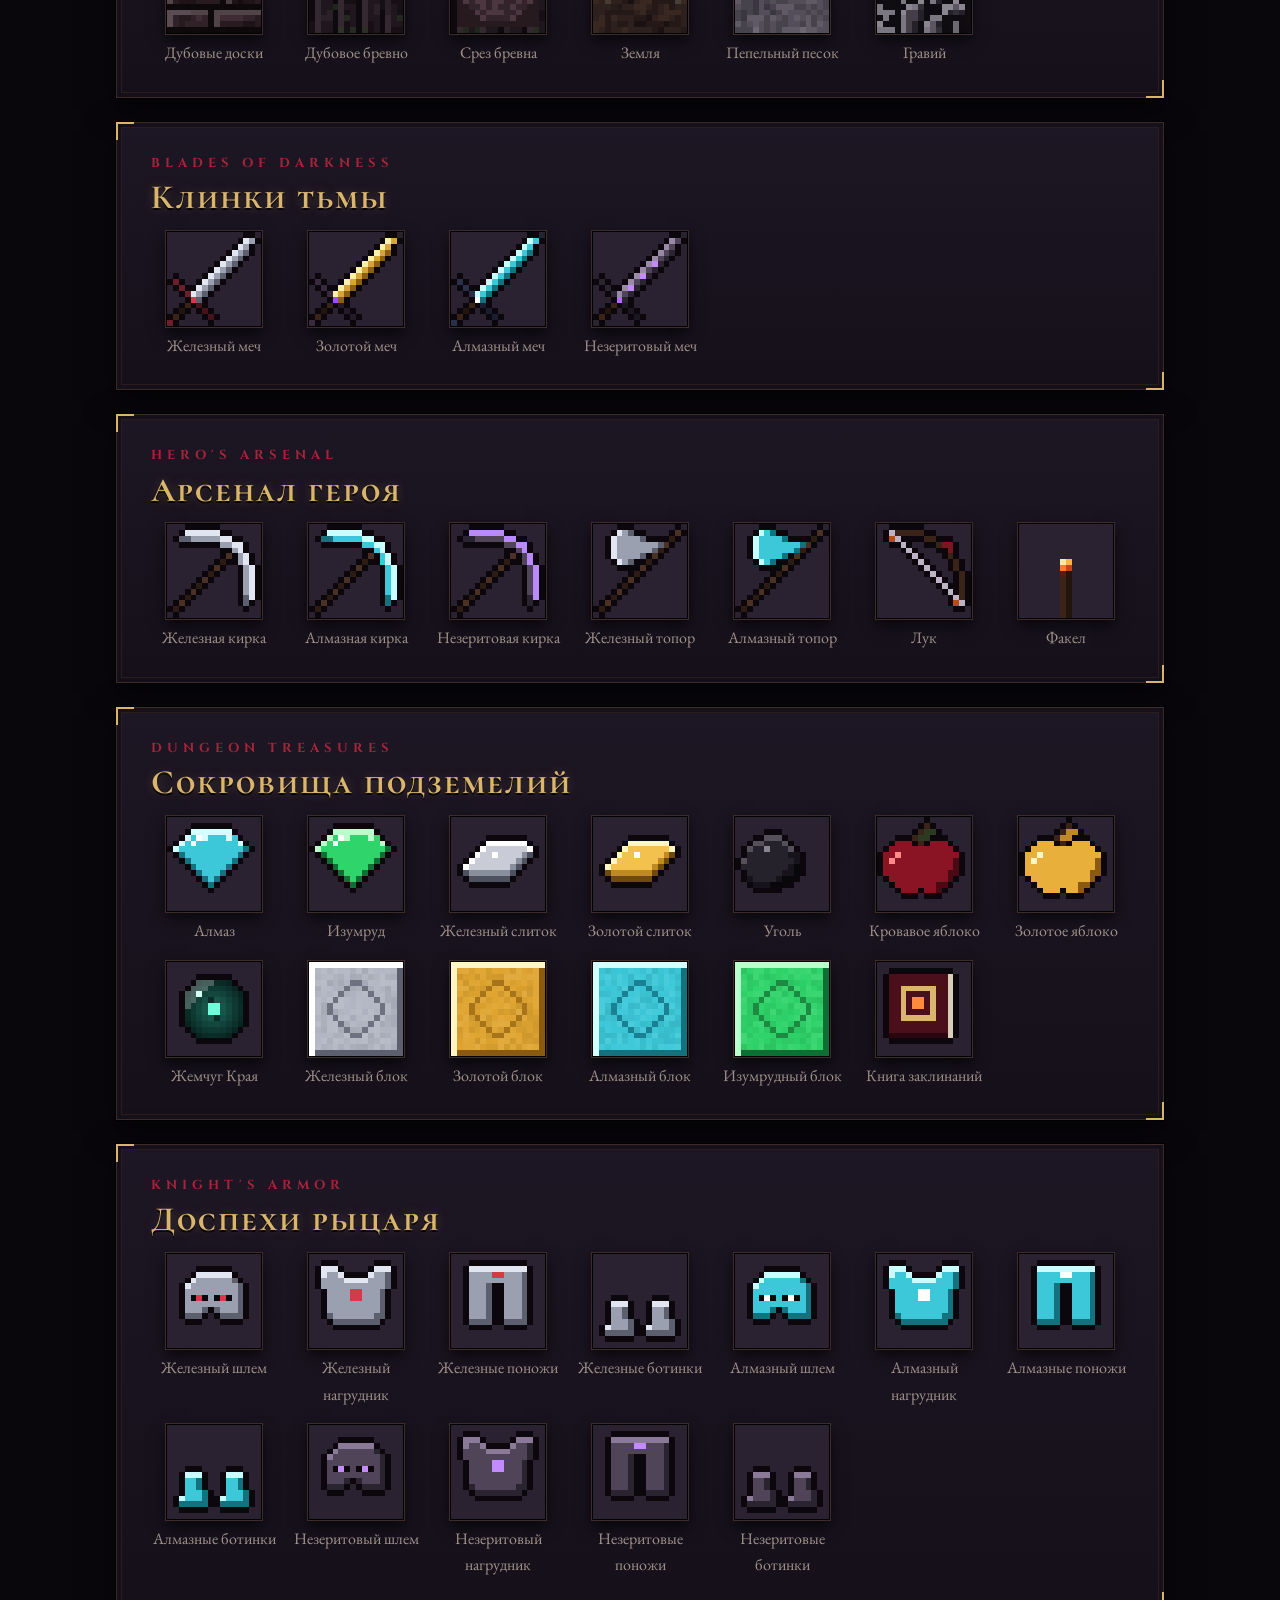
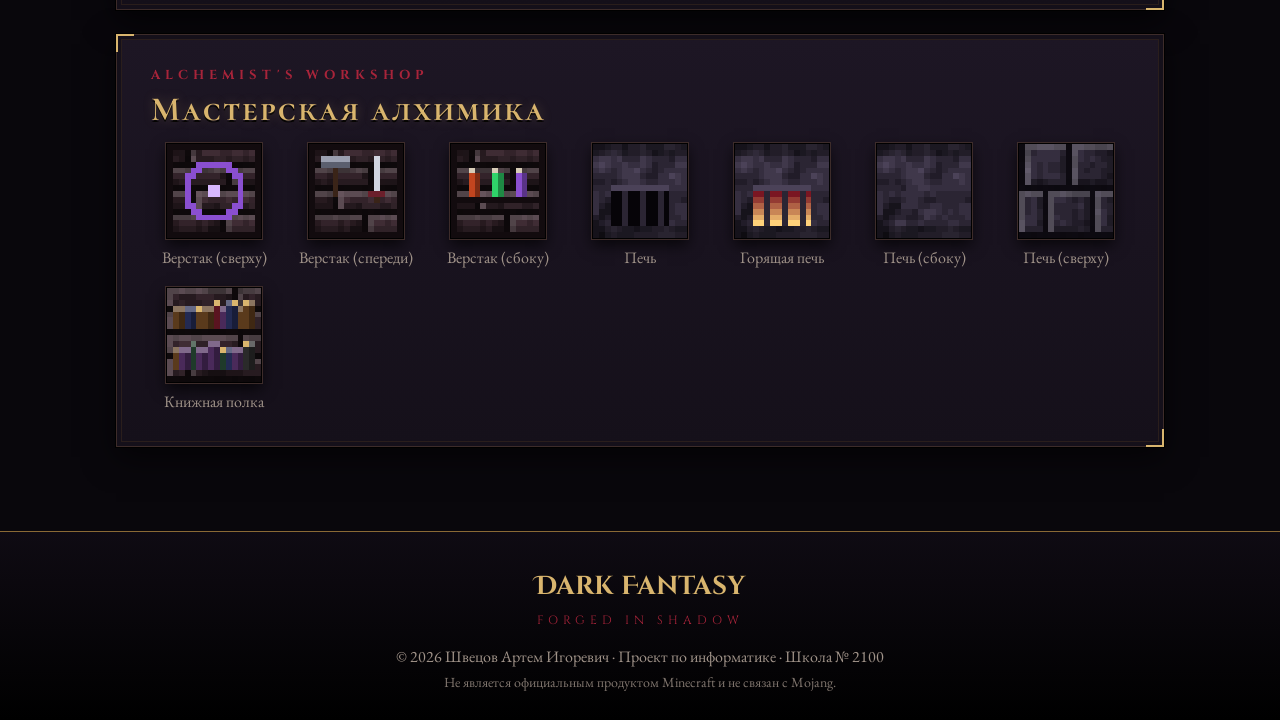
==== commit c05c97d2: "Доспехи, мастерская, блоки из металлов и 3D-просмотр текстур Co-Authored-By: Claude Opus 5.5 <norepl" ====
--- a/all.html
+++ b/all.html
@@ -6,7 +6,7 @@
     <title>Dark Fantasy — все текстуры</title>
     <link rel="icon" href="images/icon.png">
     <link href="https://fonts.googleapis.com/css2?family=Cinzel+Decorative:wght@700&family=Cinzel:wght@700&family=Cormorant+SC:wght@700&family=EB+Garamond:ital@0;1&display=swap" rel="stylesheet">
-    <link rel="stylesheet" href="style.css?v=3">
+    <link rel="stylesheet" href="style.css?v=4">
 </head>
 <body>
 
@@ -32,19 +32,21 @@
     <div class="embers"><span></span><span></span><span></span><span></span><span></span><span></span><span></span><span></span><span></span></div>
     <span class="kicker">Complete Collection</span>
     <h1>Все текстуры</h1>
-    <p>Все 38 текстур из шести паков в одном файле</p>
+    <p>Все 62 текстур из восьми паков в одном файле</p>
 </div>
 
 <main>
     <div class="box all-download">
         <span class="kicker">The Complete Set</span>
         <h2>Полный набор</h2>
-        <p>Один пак вместо шести: блоки, руды, оружие, инструменты и сокровища сразу.</p>
+        <p>Один пак вместо восьми: блоки, руды, оружие, доспехи, инструменты и сокровища сразу.</p>
         <a class="button big" href="packs/dark_fantasy_all.zip" download>Скачать всё одним файлом</a>
-        <p class="size">dark_fantasy_all.zip · 23 КБ · Minecraft 1.20.1</p>
+        <p class="size">dark_fantasy_all.zip · 36 КБ · Minecraft 1.20.1</p>
     </div>
 
     <div class="divider">◆</div>
+
+    <p class="hint">Нажми на любую текстуру, чтобы рассмотреть её поближе. Блоки показываются в 3D.</p>
 
     <div class="box">
         <span class="kicker">Cursed Stone</span>
@@ -95,6 +97,7 @@
             <div class="tex"><img class="item" src="images/tex/netherite_sword.png" alt="Незеритовый меч">Незеритовый меч</div>
         </div>
     </div>
+
     <div class="box">
         <span class="kicker">Hero's Arsenal</span>
         <h2>Арсенал героя</h2>
@@ -121,7 +124,45 @@
             <div class="tex"><img class="item" src="images/tex/apple.png" alt="Кровавое яблоко">Кровавое яблоко</div>
             <div class="tex"><img class="item" src="images/tex/golden_apple.png" alt="Золотое яблоко">Золотое яблоко</div>
             <div class="tex"><img class="item" src="images/tex/ender_pearl.png" alt="Жемчуг Края">Жемчуг Края</div>
+            <div class="tex"><img src="images/tex/iron_block.png" alt="Железный блок">Железный блок</div>
+            <div class="tex"><img src="images/tex/gold_block.png" alt="Золотой блок">Золотой блок</div>
+            <div class="tex"><img src="images/tex/diamond_block.png" alt="Алмазный блок">Алмазный блок</div>
+            <div class="tex"><img src="images/tex/emerald_block.png" alt="Изумрудный блок">Изумрудный блок</div>
             <div class="tex"><img class="item" src="images/tex/book.png" alt="Книга заклинаний">Книга заклинаний</div>
+        </div>
+    </div>
+
+    <div class="box">
+        <span class="kicker">Knight's Armor</span>
+        <h2>Доспехи рыцаря</h2>
+        <div class="tex-grid">
+            <div class="tex"><img class="item" src="images/tex/iron_helmet.png" alt="Железный шлем">Железный шлем</div>
+            <div class="tex"><img class="item" src="images/tex/iron_chestplate.png" alt="Железный нагрудник">Железный нагрудник</div>
+            <div class="tex"><img class="item" src="images/tex/iron_leggings.png" alt="Железные поножи">Железные поножи</div>
+            <div class="tex"><img class="item" src="images/tex/iron_boots.png" alt="Железные ботинки">Железные ботинки</div>
+            <div class="tex"><img class="item" src="images/tex/diamond_helmet.png" alt="Алмазный шлем">Алмазный шлем</div>
+            <div class="tex"><img class="item" src="images/tex/diamond_chestplate.png" alt="Алмазный нагрудник">Алмазный нагрудник</div>
+            <div class="tex"><img class="item" src="images/tex/diamond_leggings.png" alt="Алмазные поножи">Алмазные поножи</div>
+            <div class="tex"><img class="item" src="images/tex/diamond_boots.png" alt="Алмазные ботинки">Алмазные ботинки</div>
+            <div class="tex"><img class="item" src="images/tex/netherite_helmet.png" alt="Незеритовый шлем">Незеритовый шлем</div>
+            <div class="tex"><img class="item" src="images/tex/netherite_chestplate.png" alt="Незеритовый нагрудник">Незеритовый нагрудник</div>
+            <div class="tex"><img class="item" src="images/tex/netherite_leggings.png" alt="Незеритовые поножи">Незеритовые поножи</div>
+            <div class="tex"><img class="item" src="images/tex/netherite_boots.png" alt="Незеритовые ботинки">Незеритовые ботинки</div>
+        </div>
+    </div>
+
+    <div class="box">
+        <span class="kicker">Alchemist's Workshop</span>
+        <h2>Мастерская алхимика</h2>
+        <div class="tex-grid">
+            <div class="tex"><img src="images/tex/crafting_table_top.png" alt="Верстак (сверху)">Верстак (сверху)</div>
+            <div class="tex"><img src="images/tex/crafting_table_front.png" alt="Верстак (спереди)">Верстак (спереди)</div>
+            <div class="tex"><img src="images/tex/crafting_table_side.png" alt="Верстак (сбоку)">Верстак (сбоку)</div>
+            <div class="tex"><img src="images/tex/furnace_front.png" alt="Печь">Печь</div>
+            <div class="tex"><img src="images/tex/furnace_front_on.png" alt="Горящая печь">Горящая печь</div>
+            <div class="tex"><img src="images/tex/furnace_side.png" alt="Печь (сбоку)">Печь (сбоку)</div>
+            <div class="tex"><img src="images/tex/furnace_top.png" alt="Печь (сверху)">Печь (сверху)</div>
+            <div class="tex"><img src="images/tex/bookshelf.png" alt="Книжная полка">Книжная полка</div>
         </div>
     </div>
 </main>
@@ -134,5 +175,26 @@
     <small>Не является официальным продуктом Minecraft и не связан с Mojang.</small>
 </footer>
 
+<!-- Окно просмотра текстуры. Сначала спрятано, его открывает скрипт viewer.js -->
+<div class="viewer" id="viewer">
+    <div class="viewer-inner">
+        <!-- куб из 6 граней: на каждую грань скрипт ставит картинку текстуры -->
+        <div class="scene">
+            <div class="cube" id="cube">
+                <div class="face front"></div>
+                <div class="face back"></div>
+                <div class="face left"></div>
+                <div class="face right"></div>
+                <div class="face top"></div>
+                <div class="face bottom"></div>
+            </div>
+        </div>
+        <img class="viewer-flat" id="viewer-flat" src="" alt="">
+        <p class="viewer-name" id="viewer-name"></p>
+        <p class="viewer-hint">Нажми в любом месте или Esc, чтобы закрыть</p>
+    </div>
+</div>
+
+<script src="viewer.js"></script>
 </body>
 </html>
--- a/style.css
+++ b/style.css
@@ -778,3 +778,111 @@
         grid-template-columns: 1fr;
     }
 }
+
+/* ---------- окно просмотра текстуры (страница "Все текстуры") ---------- */
+
+.hint {
+    text-align: center;
+    color: var(--muted);
+    font-style: italic;
+}
+
+.tex {
+    cursor: pointer;    /* курсор-рука показывает, что на текстуру можно нажать */
+}
+
+/* затемнённый фон на весь экран, сначала спрятан */
+.viewer {
+    display: none;
+    position: fixed;
+    inset: 0;
+    z-index: 100;
+    background-color: rgba(5, 3, 8, 0.92);
+    align-items: center;
+    justify-content: center;
+    cursor: pointer;
+}
+
+/* класс open добавляет скрипт, когда нужно показать окно */
+.viewer.open {
+    display: flex;
+    animation: fade 0.3s ease-out;
+}
+
+@keyframes fade {
+    from { opacity: 0; }
+    to   { opacity: 1; }
+}
+
+.viewer-inner {
+    text-align: center;
+}
+
+.viewer-name {
+    font-family: var(--font-title);
+    font-weight: 700;
+    font-size: 34px;
+    color: var(--gold);
+    margin: 30px 0 4px;
+}
+
+.viewer-hint {
+    color: var(--muted);
+    font-style: italic;
+    font-size: 16px;
+    margin: 0;
+}
+
+/* картинка для предметов (мечи, яблоки...) - их нет смысла показывать кубом */
+.viewer-flat {
+    display: none;
+    width: 256px;
+    height: 256px;
+    image-rendering: pixelated;
+    filter: drop-shadow(0 0 20px rgba(255, 110, 50, 0.35));
+    animation: float 3s ease-in-out infinite;
+}
+
+/* предмет медленно покачивается вверх-вниз */
+@keyframes float {
+    0%, 100% { transform: translateY(0) rotate(-3deg); }
+    50%      { transform: translateY(-14px) rotate(3deg); }
+}
+
+/* 3D-куб. perspective - насколько сильно видна глубина */
+.scene {
+    width: 180px;
+    height: 180px;
+    margin: 40px auto;
+    perspective: 700px;
+}
+
+.cube {
+    position: relative;
+    width: 100%;
+    height: 100%;
+    transform-style: preserve-3d;   /* грани остаются в 3D, а не сплющиваются */
+    animation: spin 10s linear infinite;
+}
+
+@keyframes spin {
+    from { transform: rotateX(-25deg) rotateY(0deg); }
+    to   { transform: rotateX(-25deg) rotateY(360deg); }
+}
+
+.face {
+    position: absolute;
+    width: 180px;
+    height: 180px;
+    background-size: cover;
+    image-rendering: pixelated;
+    box-shadow: inset 0 0 0 1px rgba(0, 0, 0, 0.4);
+}
+
+/* каждая грань поворачивается и отодвигается на половину размера куба (90px) */
+.front  { transform: rotateY(0deg)   translateZ(90px); }
+.back   { transform: rotateY(180deg) translateZ(90px); }
+.right  { transform: rotateY(90deg)  translateZ(90px); filter: brightness(0.75); }
+.left   { transform: rotateY(-90deg) translateZ(90px); filter: brightness(0.75); }
+.top    { transform: rotateX(90deg)  translateZ(90px); filter: brightness(1.15); }
+.bottom { transform: rotateX(-90deg) translateZ(90px); filter: brightness(0.5); }
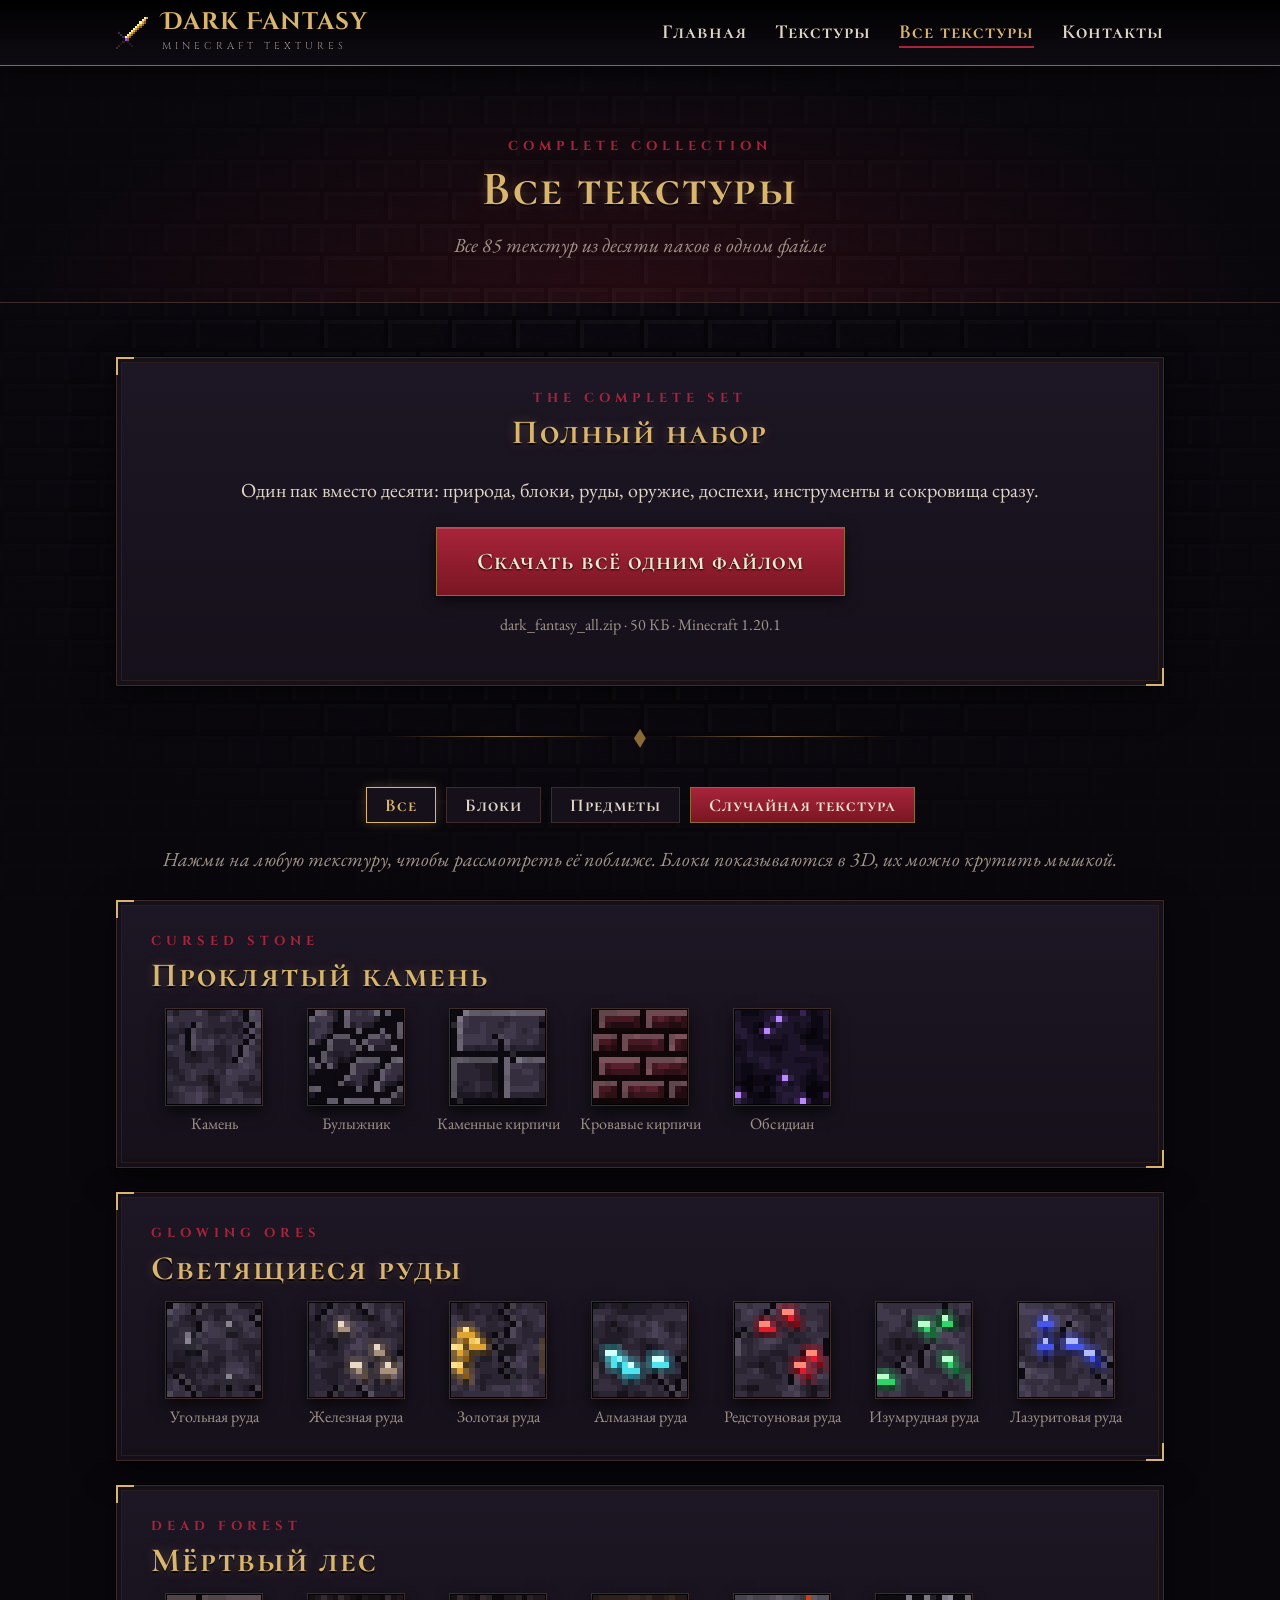
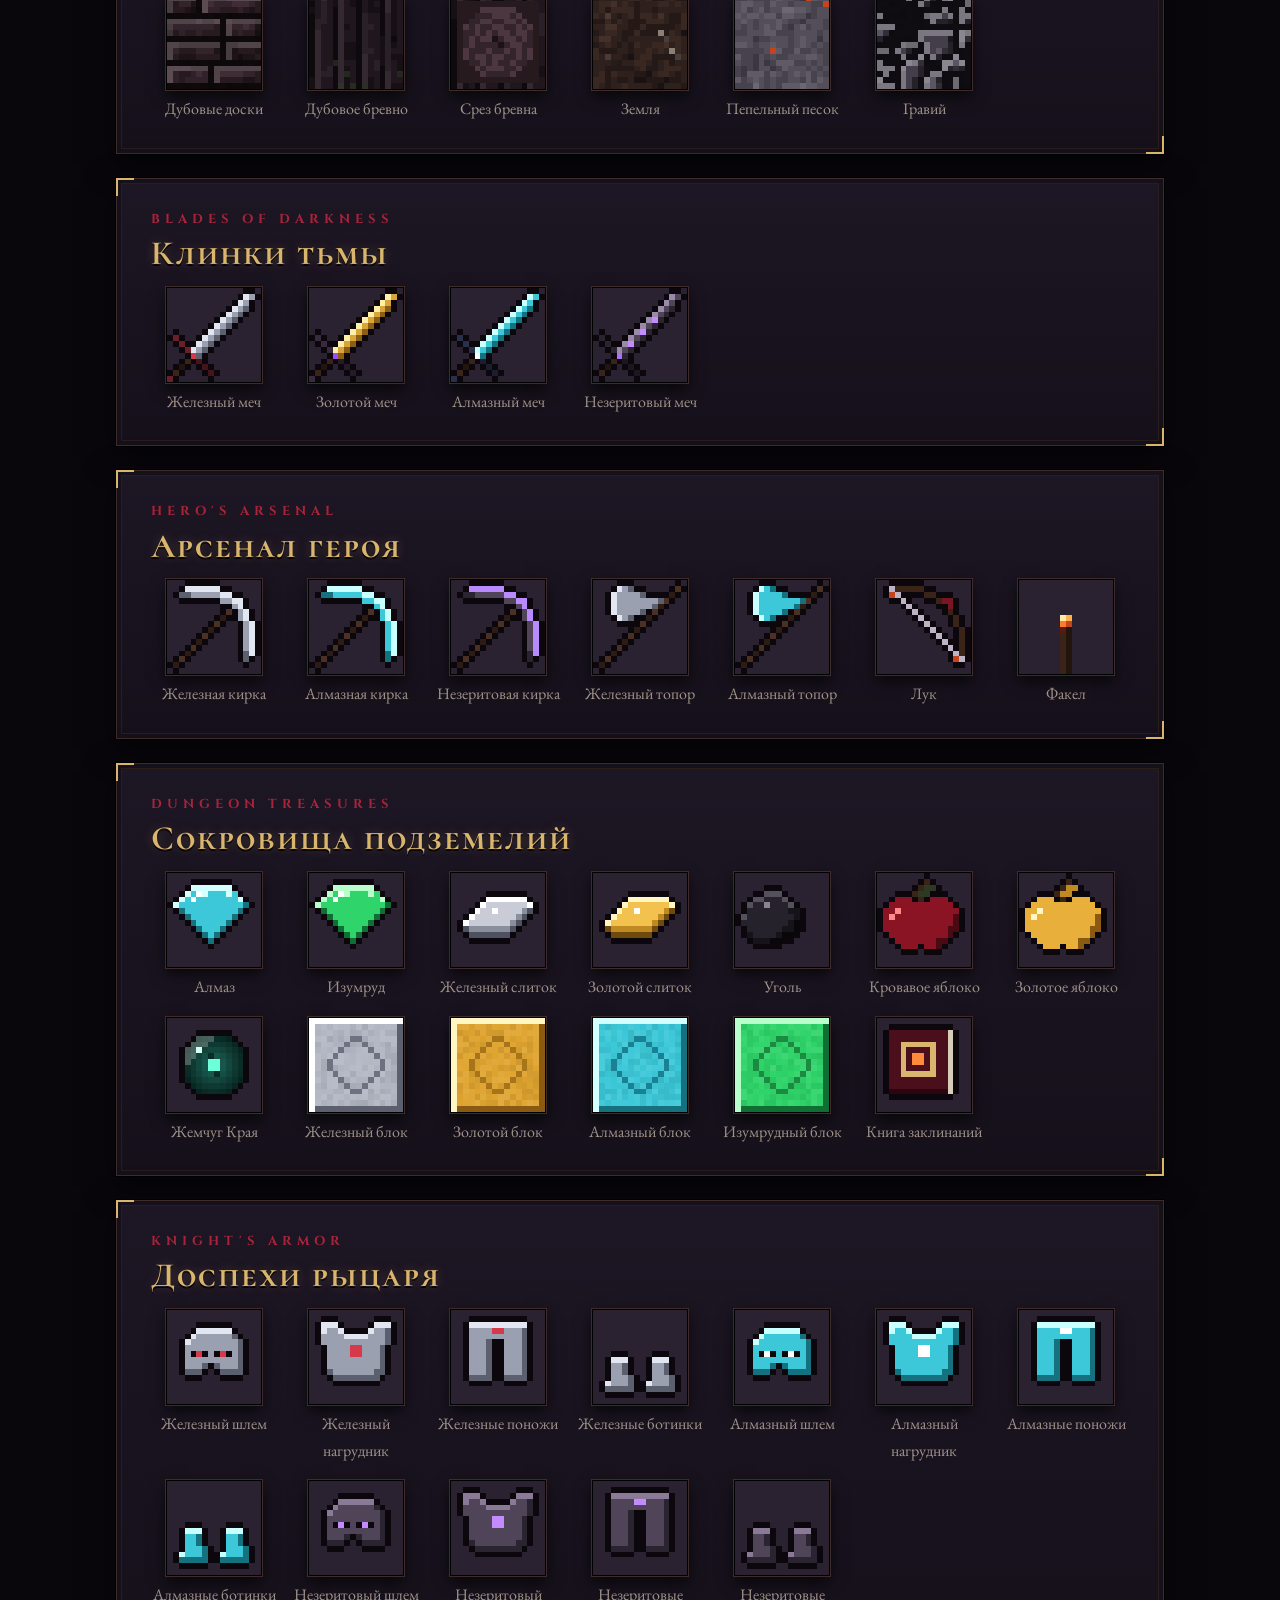
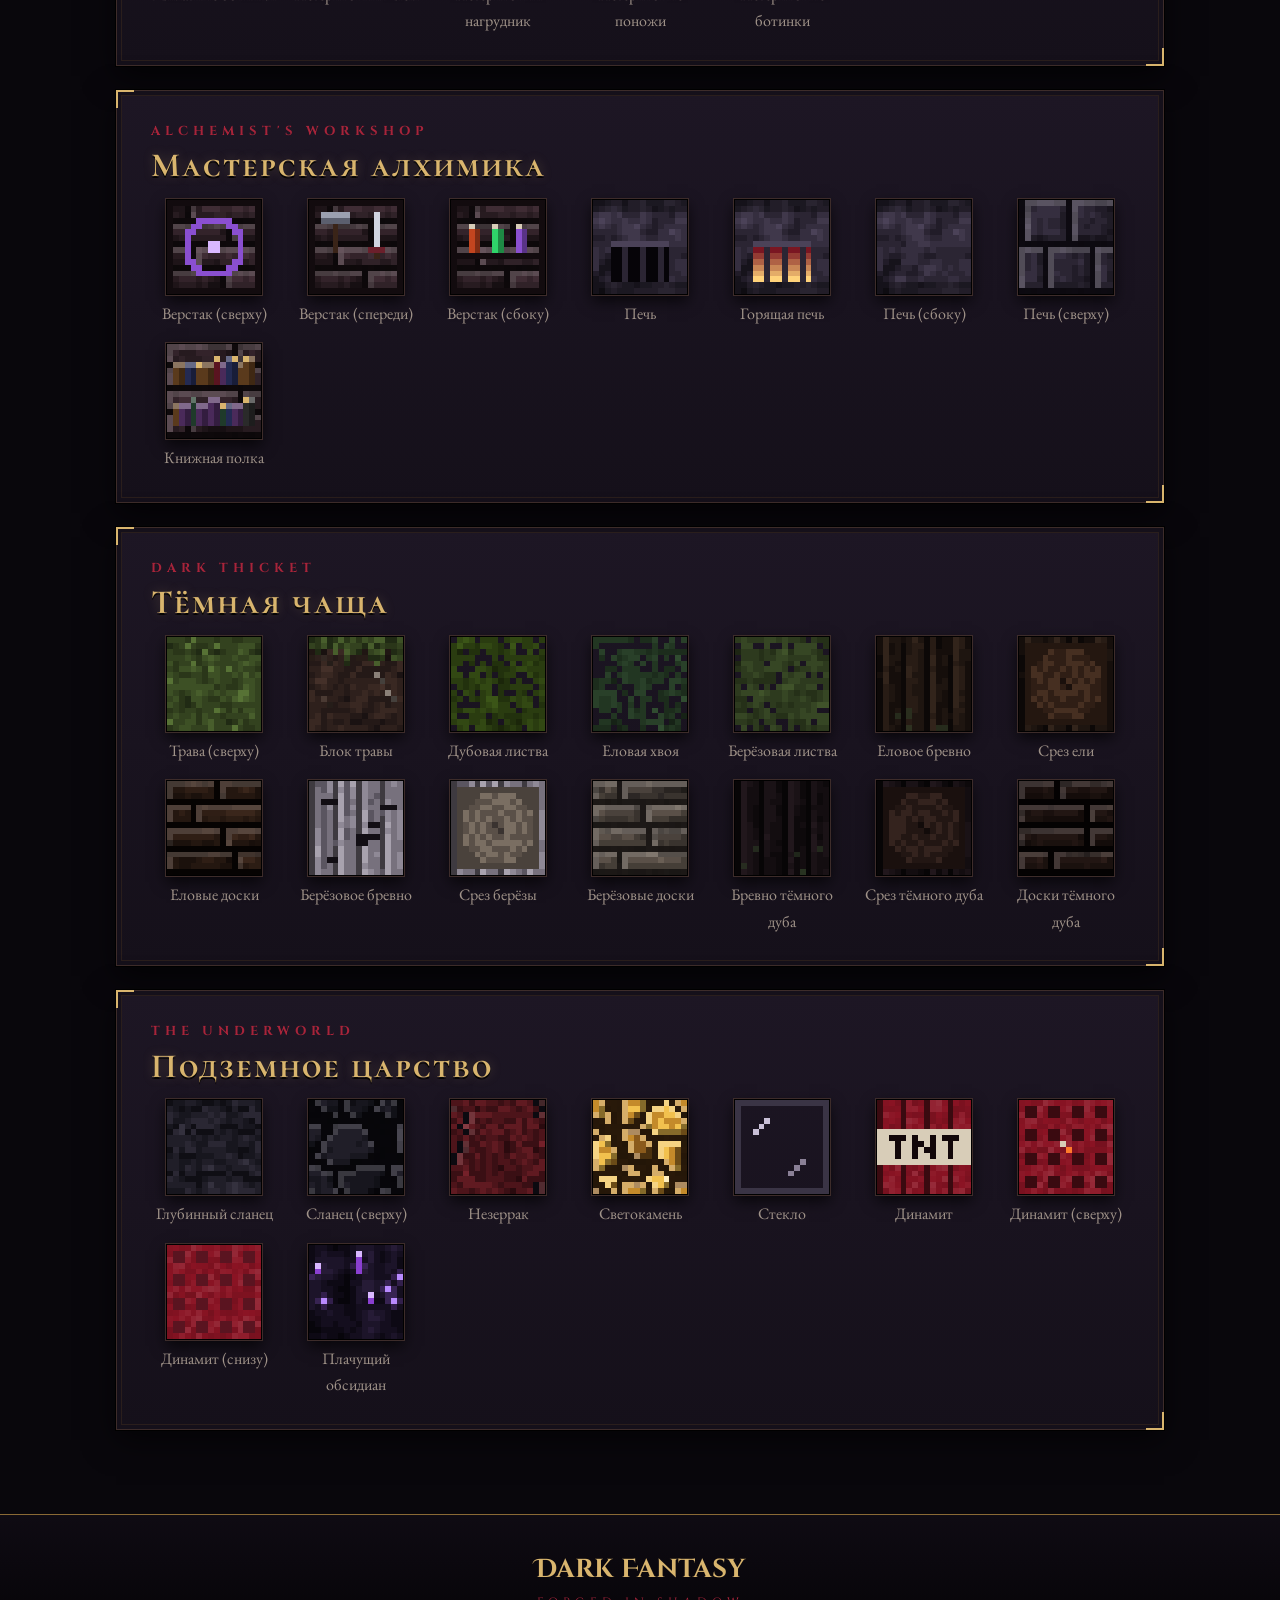
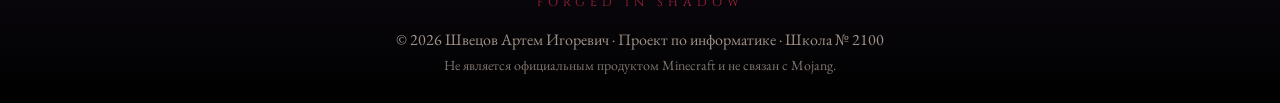
==== commit 22379bd7: "Паки Тёмная чаща и Подземное царство, новый 3D-просмотр с моделями блоков, фильтром и сеткой Co-Auth" ====
--- a/all.html
+++ b/all.html
@@ -6,7 +6,7 @@
     <title>Dark Fantasy — все текстуры</title>
     <link rel="icon" href="images/icon.png">
     <link href="https://fonts.googleapis.com/css2?family=Cinzel+Decorative:wght@700&family=Cinzel:wght@700&family=Cormorant+SC:wght@700&family=EB+Garamond:ital@0;1&display=swap" rel="stylesheet">
-    <link rel="stylesheet" href="style.css?v=4">
+    <link rel="stylesheet" href="style.css?v=5">
 </head>
 <body>
 
@@ -32,23 +32,30 @@
     <div class="embers"><span></span><span></span><span></span><span></span><span></span><span></span><span></span><span></span><span></span></div>
     <span class="kicker">Complete Collection</span>
     <h1>Все текстуры</h1>
-    <p>Все 62 текстур из восьми паков в одном файле</p>
+    <p>Все 85 текстур из десяти паков в одном файле</p>
 </div>
 
 <main>
     <div class="box all-download">
         <span class="kicker">The Complete Set</span>
         <h2>Полный набор</h2>
-        <p>Один пак вместо восьми: блоки, руды, оружие, доспехи, инструменты и сокровища сразу.</p>
+        <p>Один пак вместо десяти: природа, блоки, руды, оружие, доспехи, инструменты и сокровища сразу.</p>
         <a class="button big" href="packs/dark_fantasy_all.zip" download>Скачать всё одним файлом</a>
-        <p class="size">dark_fantasy_all.zip · 36 КБ · Minecraft 1.20.1</p>
+        <p class="size">dark_fantasy_all.zip · 50 КБ · Minecraft 1.20.1</p>
     </div>
 
     <div class="divider">◆</div>
 
-    <p class="hint">Нажми на любую текстуру, чтобы рассмотреть её поближе. Блоки показываются в 3D.</p>
-
-    <div class="box">
+    <!-- фильтр и кнопка случайной текстуры (работают в viewer.js) -->
+    <div class="filters">
+        <button class="filter active" data-filter="all">Все</button>
+        <button class="filter" data-filter="block">Блоки</button>
+        <button class="filter" data-filter="item">Предметы</button>
+        <button class="filter random" id="random">Случайная текстура</button>
+    </div>
+    <p class="hint">Нажми на любую текстуру, чтобы рассмотреть её поближе. Блоки показываются в 3D, их можно крутить мышкой.</p>
+
+    <div class="box pack">
         <span class="kicker">Cursed Stone</span>
         <h2>Проклятый камень</h2>
         <div class="tex-grid">
@@ -60,7 +67,7 @@
         </div>
     </div>
 
-    <div class="box">
+    <div class="box pack">
         <span class="kicker">Glowing Ores</span>
         <h2>Светящиеся руды</h2>
         <div class="tex-grid">
@@ -74,20 +81,20 @@
         </div>
     </div>
 
-    <div class="box">
+    <div class="box pack">
         <span class="kicker">Dead Forest</span>
         <h2>Мёртвый лес</h2>
         <div class="tex-grid">
             <div class="tex"><img src="images/tex/oak_planks.png" alt="Дубовые доски">Дубовые доски</div>
-            <div class="tex"><img src="images/tex/oak_log.png" alt="Дубовое бревно">Дубовое бревно</div>
-            <div class="tex"><img src="images/tex/oak_log_top.png" alt="Срез бревна">Срез бревна</div>
+            <div class="tex"><img src="images/tex/oak_log.png" alt="Дубовое бревно" data-side="images/tex/oak_log.png" data-top="images/tex/oak_log_top.png" data-bottom="images/tex/oak_log_top.png">Дубовое бревно</div>
+            <div class="tex"><img src="images/tex/oak_log_top.png" alt="Срез бревна" data-side="images/tex/oak_log.png" data-top="images/tex/oak_log_top.png" data-bottom="images/tex/oak_log_top.png">Срез бревна</div>
             <div class="tex"><img src="images/tex/dirt.png" alt="Земля">Земля</div>
             <div class="tex"><img src="images/tex/sand.png" alt="Пепельный песок">Пепельный песок</div>
             <div class="tex"><img src="images/tex/gravel.png" alt="Гравий">Гравий</div>
         </div>
     </div>
 
-    <div class="box">
+    <div class="box pack">
         <span class="kicker">Blades of Darkness</span>
         <h2>Клинки тьмы</h2>
         <div class="tex-grid">
@@ -98,7 +105,7 @@
         </div>
     </div>
 
-    <div class="box">
+    <div class="box pack">
         <span class="kicker">Hero's Arsenal</span>
         <h2>Арсенал героя</h2>
         <div class="tex-grid">
@@ -112,7 +119,7 @@
         </div>
     </div>
 
-    <div class="box">
+    <div class="box pack">
         <span class="kicker">Dungeon Treasures</span>
         <h2>Сокровища подземелий</h2>
         <div class="tex-grid">
@@ -132,7 +139,7 @@
         </div>
     </div>
 
-    <div class="box">
+    <div class="box pack">
         <span class="kicker">Knight's Armor</span>
         <h2>Доспехи рыцаря</h2>
         <div class="tex-grid">
@@ -151,18 +158,55 @@
         </div>
     </div>
 
-    <div class="box">
+    <div class="box pack">
         <span class="kicker">Alchemist's Workshop</span>
         <h2>Мастерская алхимика</h2>
         <div class="tex-grid">
-            <div class="tex"><img src="images/tex/crafting_table_top.png" alt="Верстак (сверху)">Верстак (сверху)</div>
-            <div class="tex"><img src="images/tex/crafting_table_front.png" alt="Верстак (спереди)">Верстак (спереди)</div>
-            <div class="tex"><img src="images/tex/crafting_table_side.png" alt="Верстак (сбоку)">Верстак (сбоку)</div>
-            <div class="tex"><img src="images/tex/furnace_front.png" alt="Печь">Печь</div>
-            <div class="tex"><img src="images/tex/furnace_front_on.png" alt="Горящая печь">Горящая печь</div>
-            <div class="tex"><img src="images/tex/furnace_side.png" alt="Печь (сбоку)">Печь (сбоку)</div>
-            <div class="tex"><img src="images/tex/furnace_top.png" alt="Печь (сверху)">Печь (сверху)</div>
-            <div class="tex"><img src="images/tex/bookshelf.png" alt="Книжная полка">Книжная полка</div>
+            <div class="tex"><img src="images/tex/crafting_table_top.png" alt="Верстак (сверху)" data-front="images/tex/crafting_table_front.png" data-side="images/tex/crafting_table_side.png" data-top="images/tex/crafting_table_top.png" data-bottom="images/tex/oak_planks.png">Верстак (сверху)</div>
+            <div class="tex"><img src="images/tex/crafting_table_front.png" alt="Верстак (спереди)" data-front="images/tex/crafting_table_front.png" data-side="images/tex/crafting_table_side.png" data-top="images/tex/crafting_table_top.png" data-bottom="images/tex/oak_planks.png">Верстак (спереди)</div>
+            <div class="tex"><img src="images/tex/crafting_table_side.png" alt="Верстак (сбоку)" data-front="images/tex/crafting_table_front.png" data-side="images/tex/crafting_table_side.png" data-top="images/tex/crafting_table_top.png" data-bottom="images/tex/oak_planks.png">Верстак (сбоку)</div>
+            <div class="tex"><img src="images/tex/furnace_front.png" alt="Печь" data-front="images/tex/furnace_front.png" data-side="images/tex/furnace_side.png" data-top="images/tex/furnace_top.png" data-bottom="images/tex/furnace_top.png">Печь</div>
+            <div class="tex"><img src="images/tex/furnace_front_on.png" alt="Горящая печь" data-front="images/tex/furnace_front_on.png" data-side="images/tex/furnace_side.png" data-top="images/tex/furnace_top.png" data-bottom="images/tex/furnace_top.png">Горящая печь</div>
+            <div class="tex"><img src="images/tex/furnace_side.png" alt="Печь (сбоку)" data-front="images/tex/furnace_front.png" data-side="images/tex/furnace_side.png" data-top="images/tex/furnace_top.png" data-bottom="images/tex/furnace_top.png">Печь (сбоку)</div>
+            <div class="tex"><img src="images/tex/furnace_top.png" alt="Печь (сверху)" data-front="images/tex/furnace_front.png" data-side="images/tex/furnace_side.png" data-top="images/tex/furnace_top.png" data-bottom="images/tex/furnace_top.png">Печь (сверху)</div>
+            <div class="tex"><img src="images/tex/bookshelf.png" alt="Книжная полка" data-side="images/tex/bookshelf.png" data-top="images/tex/oak_planks.png" data-bottom="images/tex/oak_planks.png">Книжная полка</div>
+        </div>
+    </div>
+
+    <div class="box pack">
+        <span class="kicker">Dark Thicket</span>
+        <h2>Тёмная чаща</h2>
+        <div class="tex-grid">
+            <div class="tex"><img src="images/tex/grass_block_top.png" alt="Трава (сверху)" data-side="images/tex/grass_block_side.png" data-top="images/tex/grass_block_top.png" data-bottom="images/tex/dirt.png">Трава (сверху)</div>
+            <div class="tex"><img src="images/tex/grass_block_side.png" alt="Блок травы" data-side="images/tex/grass_block_side.png" data-top="images/tex/grass_block_top.png" data-bottom="images/tex/dirt.png">Блок травы</div>
+            <div class="tex"><img src="images/tex/oak_leaves.png" alt="Дубовая листва">Дубовая листва</div>
+            <div class="tex"><img src="images/tex/spruce_leaves.png" alt="Еловая хвоя">Еловая хвоя</div>
+            <div class="tex"><img src="images/tex/birch_leaves.png" alt="Берёзовая листва">Берёзовая листва</div>
+            <div class="tex"><img src="images/tex/spruce_log.png" alt="Еловое бревно" data-side="images/tex/spruce_log.png" data-top="images/tex/spruce_log_top.png" data-bottom="images/tex/spruce_log_top.png">Еловое бревно</div>
+            <div class="tex"><img src="images/tex/spruce_log_top.png" alt="Срез ели" data-side="images/tex/spruce_log.png" data-top="images/tex/spruce_log_top.png" data-bottom="images/tex/spruce_log_top.png">Срез ели</div>
+            <div class="tex"><img src="images/tex/spruce_planks.png" alt="Еловые доски">Еловые доски</div>
+            <div class="tex"><img src="images/tex/birch_log.png" alt="Берёзовое бревно" data-side="images/tex/birch_log.png" data-top="images/tex/birch_log_top.png" data-bottom="images/tex/birch_log_top.png">Берёзовое бревно</div>
+            <div class="tex"><img src="images/tex/birch_log_top.png" alt="Срез берёзы" data-side="images/tex/birch_log.png" data-top="images/tex/birch_log_top.png" data-bottom="images/tex/birch_log_top.png">Срез берёзы</div>
+            <div class="tex"><img src="images/tex/birch_planks.png" alt="Берёзовые доски">Берёзовые доски</div>
+            <div class="tex"><img src="images/tex/dark_oak_log.png" alt="Бревно тёмного дуба" data-side="images/tex/dark_oak_log.png" data-top="images/tex/dark_oak_log_top.png" data-bottom="images/tex/dark_oak_log_top.png">Бревно тёмного дуба</div>
+            <div class="tex"><img src="images/tex/dark_oak_log_top.png" alt="Срез тёмного дуба" data-side="images/tex/dark_oak_log.png" data-top="images/tex/dark_oak_log_top.png" data-bottom="images/tex/dark_oak_log_top.png">Срез тёмного дуба</div>
+            <div class="tex"><img src="images/tex/dark_oak_planks.png" alt="Доски тёмного дуба">Доски тёмного дуба</div>
+        </div>
+    </div>
+
+    <div class="box pack">
+        <span class="kicker">The Underworld</span>
+        <h2>Подземное царство</h2>
+        <div class="tex-grid">
+            <div class="tex"><img src="images/tex/deepslate.png" alt="Глубинный сланец" data-side="images/tex/deepslate.png" data-top="images/tex/deepslate_top.png" data-bottom="images/tex/deepslate_top.png">Глубинный сланец</div>
+            <div class="tex"><img src="images/tex/deepslate_top.png" alt="Сланец (сверху)" data-side="images/tex/deepslate.png" data-top="images/tex/deepslate_top.png" data-bottom="images/tex/deepslate_top.png">Сланец (сверху)</div>
+            <div class="tex"><img src="images/tex/netherrack.png" alt="Незеррак">Незеррак</div>
+            <div class="tex"><img src="images/tex/glowstone.png" alt="Светокамень">Светокамень</div>
+            <div class="tex"><img src="images/tex/glass.png" alt="Стекло">Стекло</div>
+            <div class="tex"><img src="images/tex/tnt_side.png" alt="Динамит" data-side="images/tex/tnt_side.png" data-top="images/tex/tnt_top.png" data-bottom="images/tex/tnt_bottom.png">Динамит</div>
+            <div class="tex"><img src="images/tex/tnt_top.png" alt="Динамит (сверху)" data-side="images/tex/tnt_side.png" data-top="images/tex/tnt_top.png" data-bottom="images/tex/tnt_bottom.png">Динамит (сверху)</div>
+            <div class="tex"><img src="images/tex/tnt_bottom.png" alt="Динамит (снизу)" data-side="images/tex/tnt_side.png" data-top="images/tex/tnt_top.png" data-bottom="images/tex/tnt_bottom.png">Динамит (снизу)</div>
+            <div class="tex"><img src="images/tex/crying_obsidian.png" alt="Плачущий обсидиан">Плачущий обсидиан</div>
         </div>
     </div>
 </main>
@@ -177,24 +221,40 @@
 
 <!-- Окно просмотра текстуры. Сначала спрятано, его открывает скрипт viewer.js -->
 <div class="viewer" id="viewer">
+    <button class="viewer-close" id="viewer-close" title="Закрыть">✕</button>
+    <button class="viewer-arrow left" id="prev" title="Предыдущая">‹</button>
+    <button class="viewer-arrow right" id="next" title="Следующая">›</button>
+
     <div class="viewer-inner">
-        <!-- куб из 6 граней: на каждую грань скрипт ставит картинку текстуры -->
-        <div class="scene">
-            <div class="cube" id="cube">
-                <div class="face front"></div>
-                <div class="face back"></div>
-                <div class="face left"></div>
-                <div class="face right"></div>
-                <div class="face top"></div>
-                <div class="face bottom"></div>
+        <div class="stage">
+            <!-- куб из 6 граней: на каждую грань скрипт ставит нужную картинку -->
+            <div class="scene" id="scene">
+                <div class="cube" id="cube">
+                    <div class="face front"></div>
+                    <div class="face back"></div>
+                    <div class="face left"></div>
+                    <div class="face right"></div>
+                    <div class="face top"></div>
+                    <div class="face bottom"></div>
+                </div>
             </div>
-        </div>
-        <img class="viewer-flat" id="viewer-flat" src="" alt="">
+            <img class="viewer-flat" id="viewer-flat" src="" alt="">
+            <div class="tiles" id="tiles"></div>
+        </div>
+
+        <span class="kicker" id="viewer-pack"></span>
         <p class="viewer-name" id="viewer-name"></p>
-        <p class="viewer-hint">Нажми в любом месте или Esc, чтобы закрыть</p>
+        <p class="viewer-count" id="viewer-count"></p>
+
+        <div class="viewer-tools">
+            <button class="tool" id="btn-spin">Пауза</button>
+            <button class="tool" id="btn-tiles">Сетка 3×3</button>
+            <a class="tool" id="btn-download" href="" download>Скачать PNG</a>
+        </div>
+        <p class="viewer-hint">Крути блок мышкой · колёсико — приблизить · ← → листать · Esc — закрыть</p>
     </div>
 </div>
 
-<script src="viewer.js"></script>
+<script src="viewer.js?v=2"></script>
 </body>
 </html>
--- a/style.css
+++ b/style.css
@@ -787,6 +787,48 @@
     font-style: italic;
 }
 
+/* кнопки фильтра над текстурами */
+.filters {
+    display: flex;
+    flex-wrap: wrap;
+    justify-content: center;
+    gap: 10px;
+}
+
+.filter,
+.tool {
+    font-family: var(--font-title);
+    font-weight: 700;
+    font-size: 18px;
+    letter-spacing: 1px;
+    color: var(--text);
+    background-color: var(--panel);
+    border: 1px solid var(--border);
+    padding: 6px 18px;
+    cursor: pointer;
+    text-decoration: none;
+    transition: border-color 0.2s, color 0.2s, box-shadow 0.2s;
+}
+
+.filter:hover,
+.tool:hover {
+    color: var(--gold);
+    border-color: var(--gold-dark);
+}
+
+.filter.active,
+.tool.active {
+    color: var(--gold);
+    border-color: var(--gold);
+    box-shadow: 0 0 12px rgba(217, 181, 110, 0.25);
+}
+
+.filter.random {
+    color: #f4e6d0;
+    background: linear-gradient(var(--blood-light), var(--blood));
+    border-color: var(--gold-dark);
+}
+
 .tex {
     cursor: pointer;    /* курсор-рука показывает, что на текстуру можно нажать */
 }
@@ -797,10 +839,9 @@
     position: fixed;
     inset: 0;
     z-index: 100;
-    background-color: rgba(5, 3, 8, 0.92);
+    background: radial-gradient(ellipse at center, rgba(40, 18, 30, 0.95), rgba(5, 3, 8, 0.97) 70%);
     align-items: center;
     justify-content: center;
-    cursor: pointer;
 }
 
 /* класс open добавляет скрипт, когда нужно показать окно */
@@ -816,6 +857,52 @@
 
 .viewer-inner {
     text-align: center;
+    padding: 0 16px;
+}
+
+.viewer-close {
+    position: absolute;
+    top: 18px;
+    right: 24px;
+    font-size: 30px;
+    color: var(--muted);
+    background: none;
+    border: none;
+    cursor: pointer;
+}
+
+.viewer-close:hover {
+    color: var(--fire);
+}
+
+/* большие стрелки по бокам */
+.viewer-arrow {
+    position: absolute;
+    top: 50%;
+    transform: translateY(-50%);
+    font-size: 70px;
+    line-height: 1;
+    color: var(--gold-dark);
+    background: none;
+    border: none;
+    cursor: pointer;
+    padding: 10px 20px;
+    transition: color 0.2s;
+}
+
+.viewer-arrow:hover {
+    color: var(--gold);
+}
+
+.viewer-arrow.left  { left: 10px; }
+.viewer-arrow.right { right: 10px; }
+
+/* место под куб/картинку/сетку - одинаковой высоты, чтобы текст не прыгал */
+.stage {
+    height: 300px;
+    display: flex;
+    align-items: center;
+    justify-content: center;
 }
 
 .viewer-name {
@@ -823,21 +910,34 @@
     font-weight: 700;
     font-size: 34px;
     color: var(--gold);
-    margin: 30px 0 4px;
+    margin: 4px 0 0;
+}
+
+.viewer-count {
+    color: var(--muted);
+    font-size: 15px;
+    margin: 0 0 14px;
+}
+
+.viewer-tools {
+    display: flex;
+    flex-wrap: wrap;
+    justify-content: center;
+    gap: 10px;
+    margin-bottom: 14px;
 }
 
 .viewer-hint {
     color: var(--muted);
     font-style: italic;
-    font-size: 16px;
+    font-size: 15px;
     margin: 0;
 }
 
 /* картинка для предметов (мечи, яблоки...) - их нет смысла показывать кубом */
 .viewer-flat {
-    display: none;
-    width: 256px;
-    height: 256px;
+    width: 240px;
+    height: 240px;
     image-rendering: pixelated;
     filter: drop-shadow(0 0 20px rgba(255, 110, 50, 0.35));
     animation: float 3s ease-in-out infinite;
@@ -849,12 +949,27 @@
     50%      { transform: translateY(-14px) rotate(3deg); }
 }
 
+/* сетка 3x3: одна картинка повторяется 9 раз */
+.tiles {
+    width: 270px;
+    height: 270px;
+    background-size: 90px 90px;
+    image-rendering: pixelated;
+    border: 1px solid var(--gold-dark);
+    box-shadow: 0 0 30px rgba(0, 0, 0, 0.8);
+}
+
 /* 3D-куб. perspective - насколько сильно видна глубина */
 .scene {
-    width: 180px;
-    height: 180px;
-    margin: 40px auto;
+    width: 170px;
+    height: 170px;
     perspective: 700px;
+    cursor: grab;
+    touch-action: none;    /* чтобы на телефоне палец крутил куб, а не страницу */
+}
+
+.scene:active {
+    cursor: grabbing;
 }
 
 .cube {
@@ -862,27 +977,33 @@
     width: 100%;
     height: 100%;
     transform-style: preserve-3d;   /* грани остаются в 3D, а не сплющиваются */
-    animation: spin 10s linear infinite;
-}
-
-@keyframes spin {
-    from { transform: rotateX(-25deg) rotateY(0deg); }
-    to   { transform: rotateX(-25deg) rotateY(360deg); }
+    /* сам поворот задаёт скрипт viewer.js */
 }
 
 .face {
     position: absolute;
-    width: 180px;
-    height: 180px;
+    width: 170px;
+    height: 170px;
     background-size: cover;
     image-rendering: pixelated;
     box-shadow: inset 0 0 0 1px rgba(0, 0, 0, 0.4);
 }
 
-/* каждая грань поворачивается и отодвигается на половину размера куба (90px) */
-.front  { transform: rotateY(0deg)   translateZ(90px); }
-.back   { transform: rotateY(180deg) translateZ(90px); }
-.right  { transform: rotateY(90deg)  translateZ(90px); filter: brightness(0.75); }
-.left   { transform: rotateY(-90deg) translateZ(90px); filter: brightness(0.75); }
-.top    { transform: rotateX(90deg)  translateZ(90px); filter: brightness(1.15); }
-.bottom { transform: rotateX(-90deg) translateZ(90px); filter: brightness(0.5); }
+/* каждая грань поворачивается и отодвигается на половину размера куба (85px).
+   brightness - простое "освещение": верх светлее, бока и низ темнее */
+.front  { transform: rotateY(0deg)   translateZ(85px); }
+.back   { transform: rotateY(180deg) translateZ(85px); filter: brightness(0.7); }
+.right  { transform: rotateY(90deg)  translateZ(85px); filter: brightness(0.8); }
+.left   { transform: rotateY(-90deg) translateZ(85px); filter: brightness(0.8); }
+.top    { transform: rotateX(90deg)  translateZ(85px); filter: brightness(1.15); }
+.bottom { transform: rotateX(-90deg) translateZ(85px); filter: brightness(0.5); }
+
+@media (max-width: 700px) {
+    .viewer-arrow {
+        font-size: 44px;
+        padding: 6px;
+        top: auto;
+        bottom: 10px;
+        transform: none;
+    }
+}
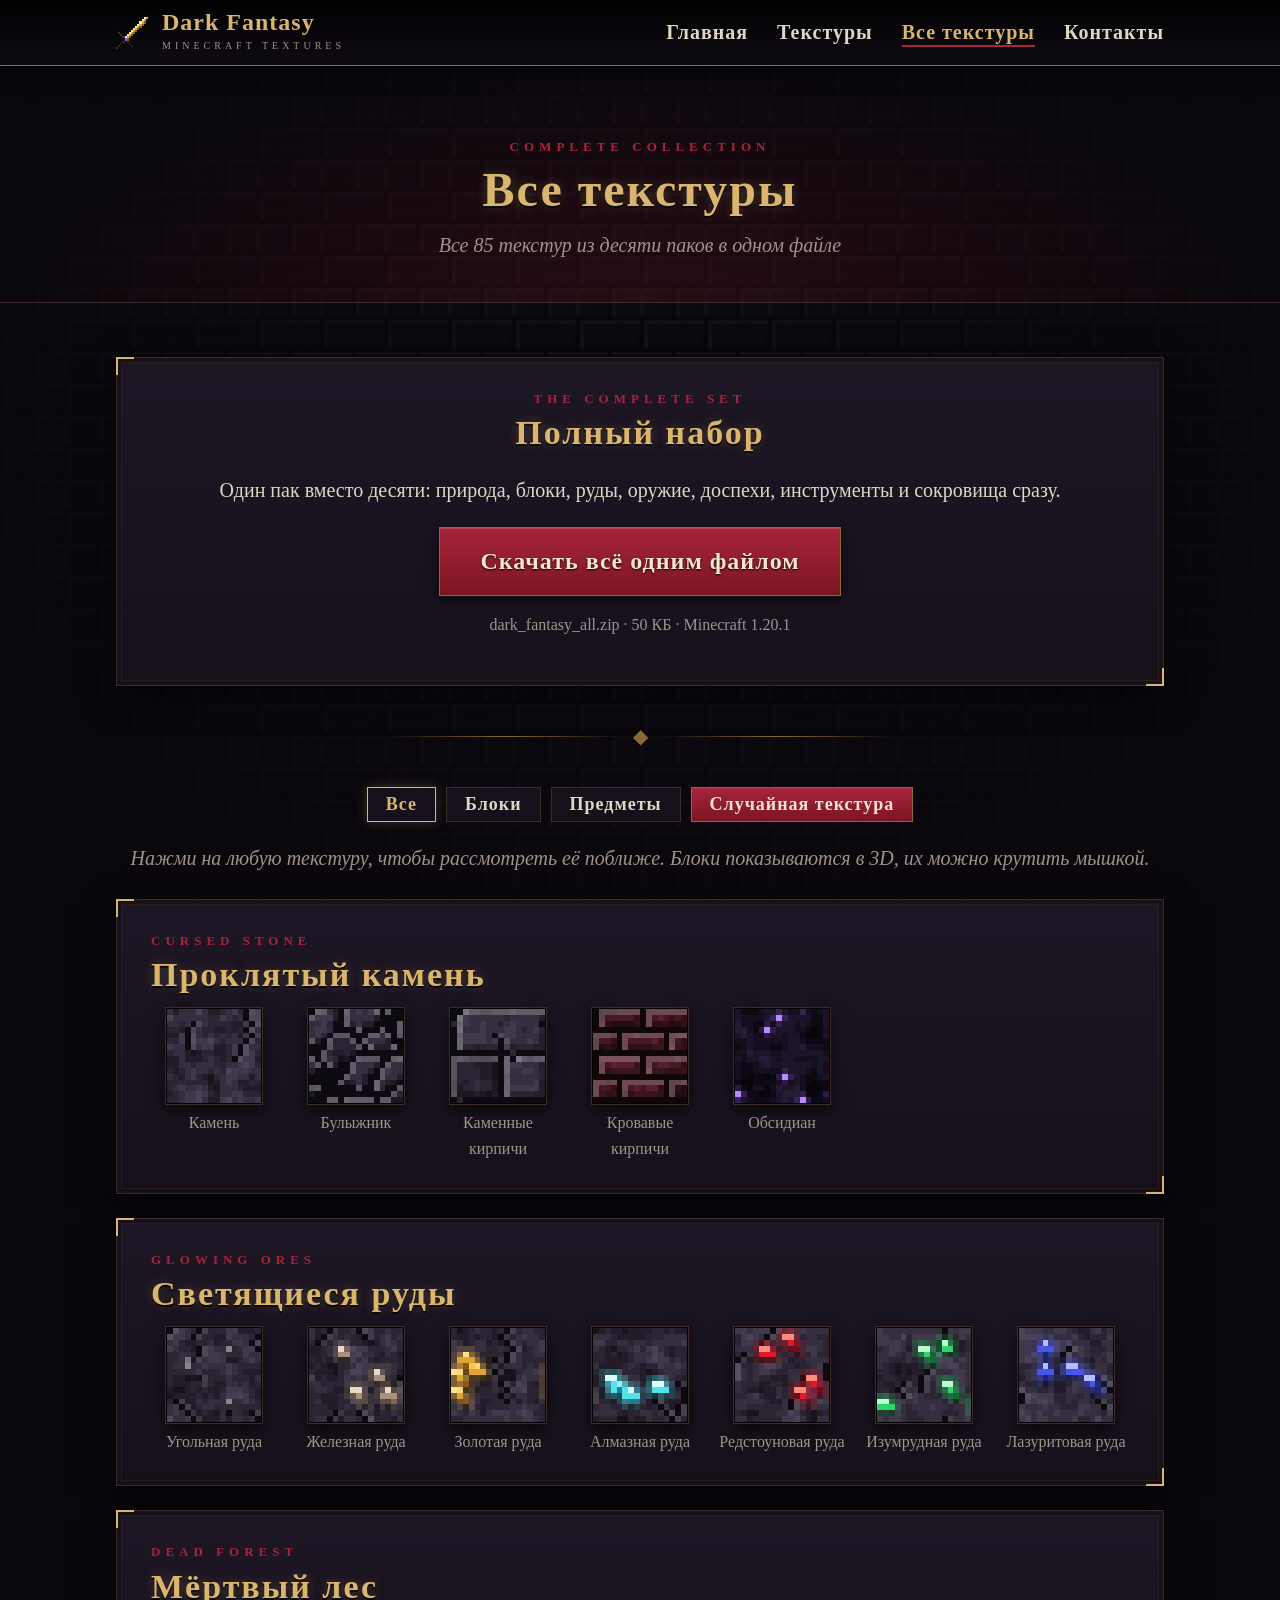
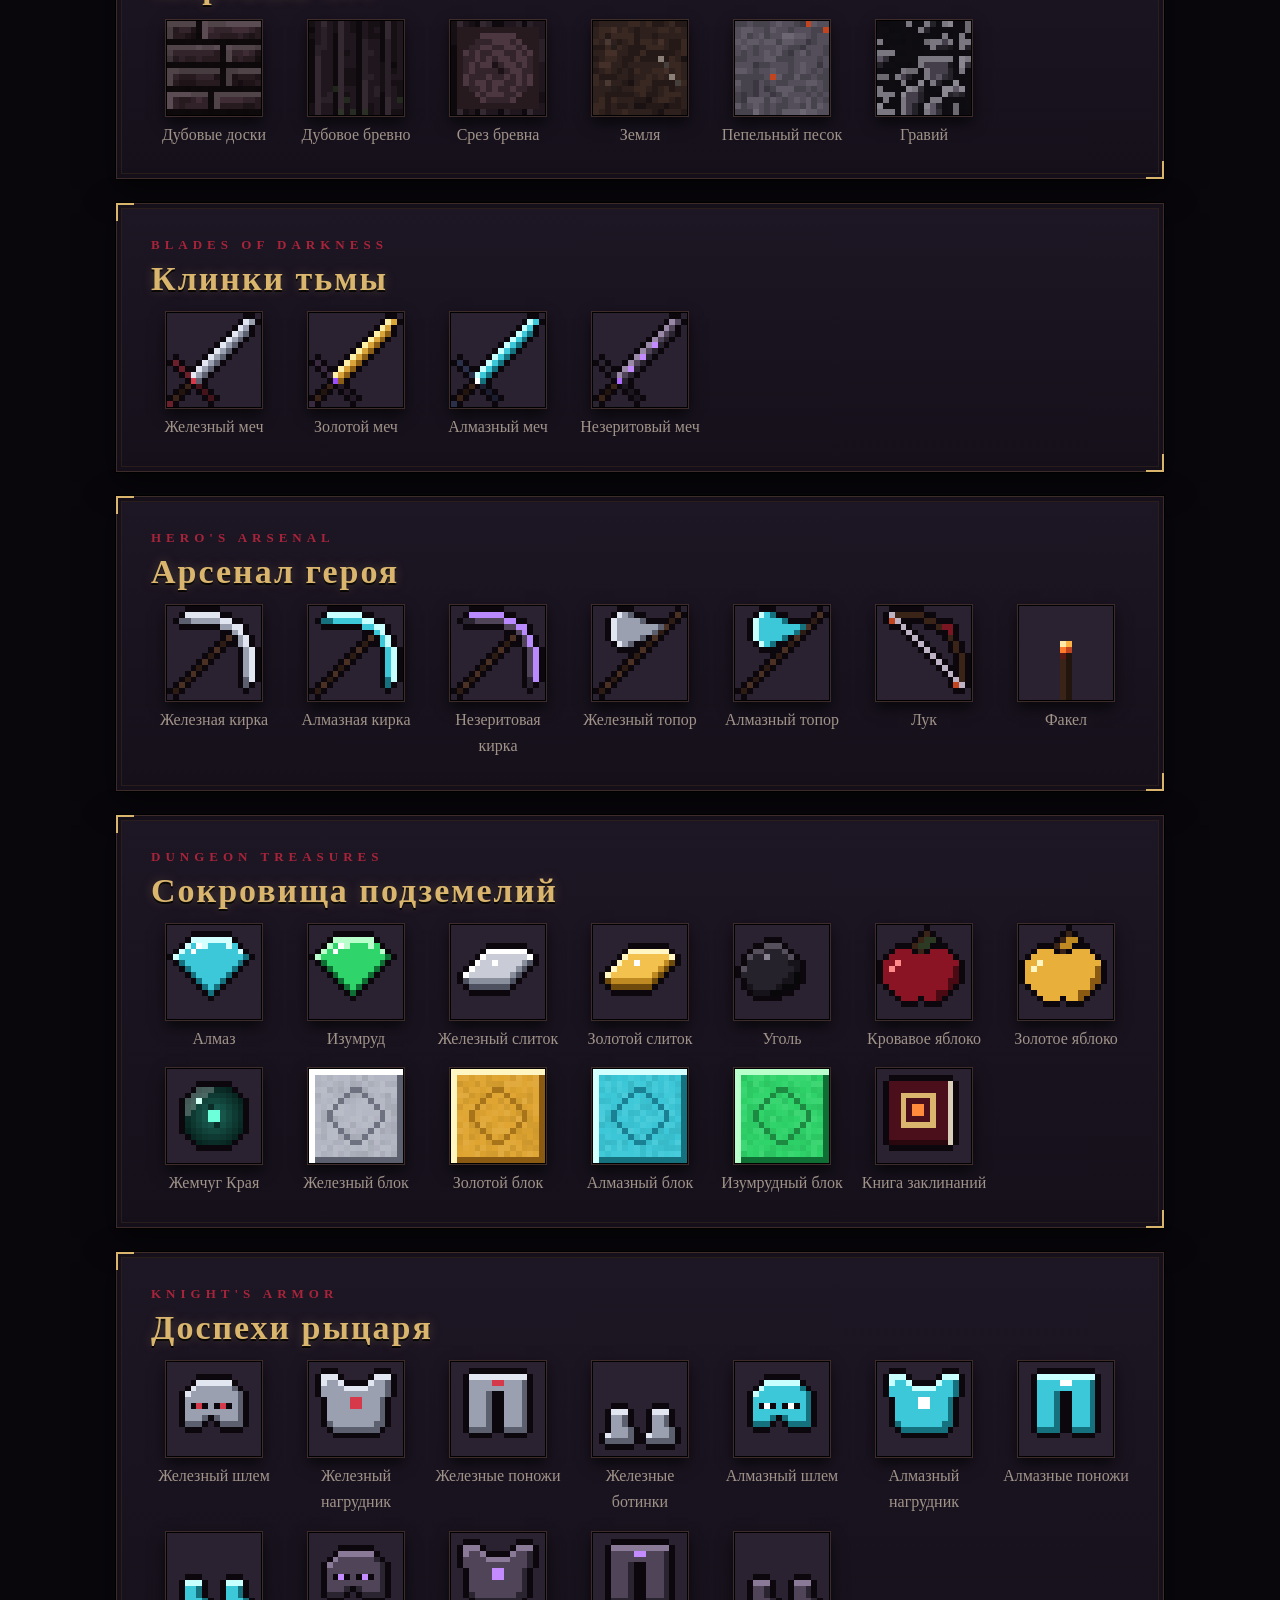
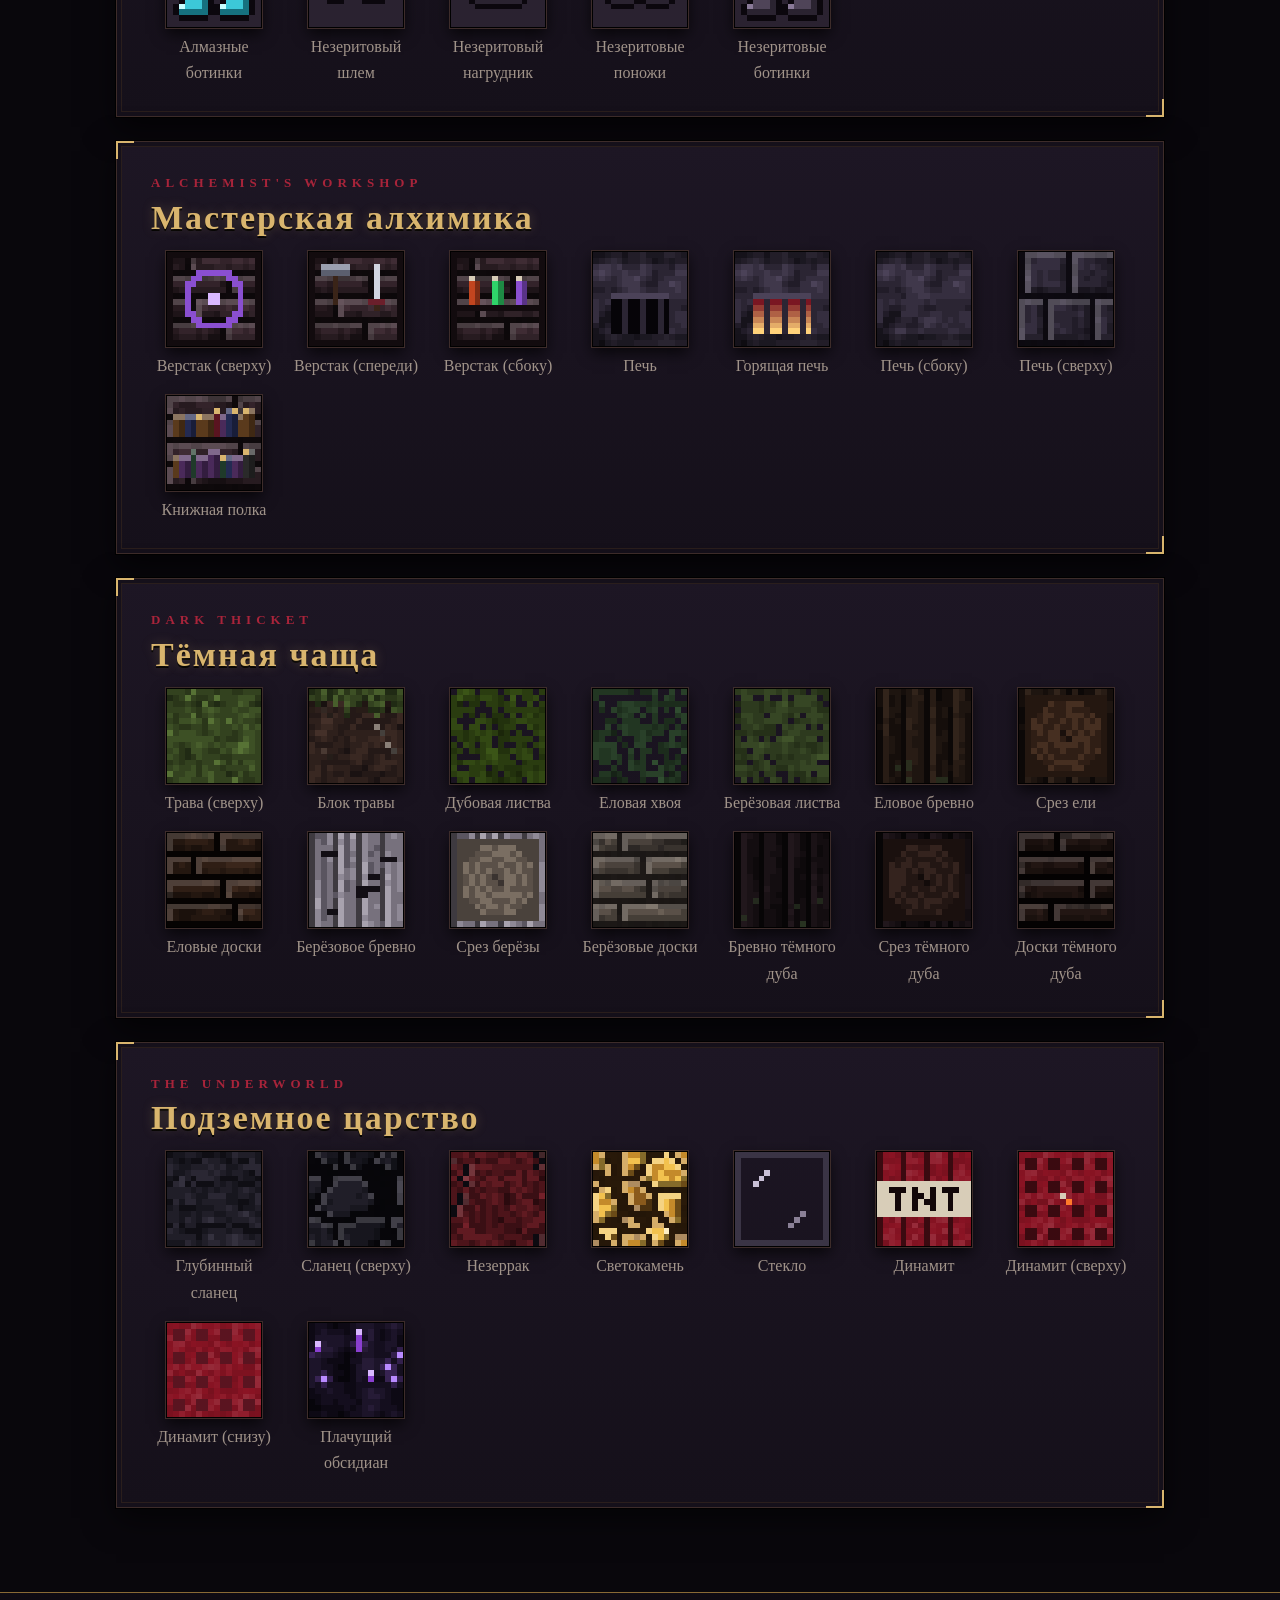
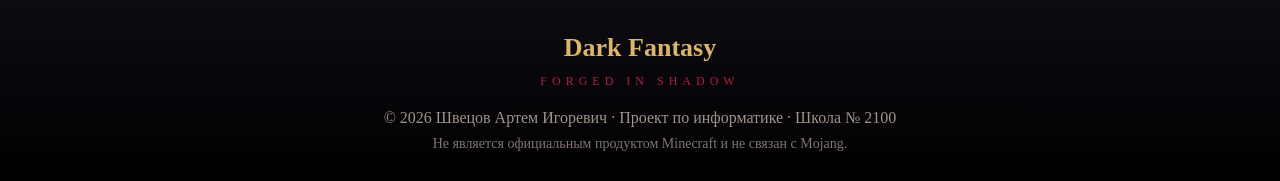
==== commit f01d188a: "Защита сайта: CSP на всех страницах, убран __pycache__, мелкие исправления в viewer.js - Content-Sec" ====
--- a/all.html
+++ b/all.html
@@ -3,10 +3,13 @@
 <head>
     <meta charset="UTF-8">
     <meta name="viewport" content="width=device-width, initial-scale=1.0">
+    <!-- Защита (Content Security Policy): браузер будет загружать скрипты, картинки и стили
+         только с нашего сайта, а шрифты только с Google Fonts. Чужой код подключить не получится. -->
+    <meta http-equiv="Content-Security-Policy" content="default-src 'self'; script-src 'self'; style-src 'self' https://fonts.googleapis.com; font-src https://fonts.gstatic.com; img-src 'self'; object-src 'none'; base-uri 'self'; form-action 'none'">
     <title>Dark Fantasy — все текстуры</title>
     <link rel="icon" href="images/icon.png">
     <link href="https://fonts.googleapis.com/css2?family=Cinzel+Decorative:wght@700&family=Cinzel:wght@700&family=Cormorant+SC:wght@700&family=EB+Garamond:ital@0;1&display=swap" rel="stylesheet">
-    <link rel="stylesheet" href="style.css?v=5">
+    <link rel="stylesheet" href="style.css?v=6">
 </head>
 <body>
 
@@ -255,6 +258,6 @@
     </div>
 </div>
 
-<script src="viewer.js?v=2"></script>
+<script src="viewer.js?v=3"></script>
 </body>
 </html>
--- a/style.css
+++ b/style.css
@@ -590,6 +590,10 @@
     margin: 0;
 }
 
+.center {
+    text-align: center;
+}
+
 .not-found {
     display: none;
     color: var(--muted);
